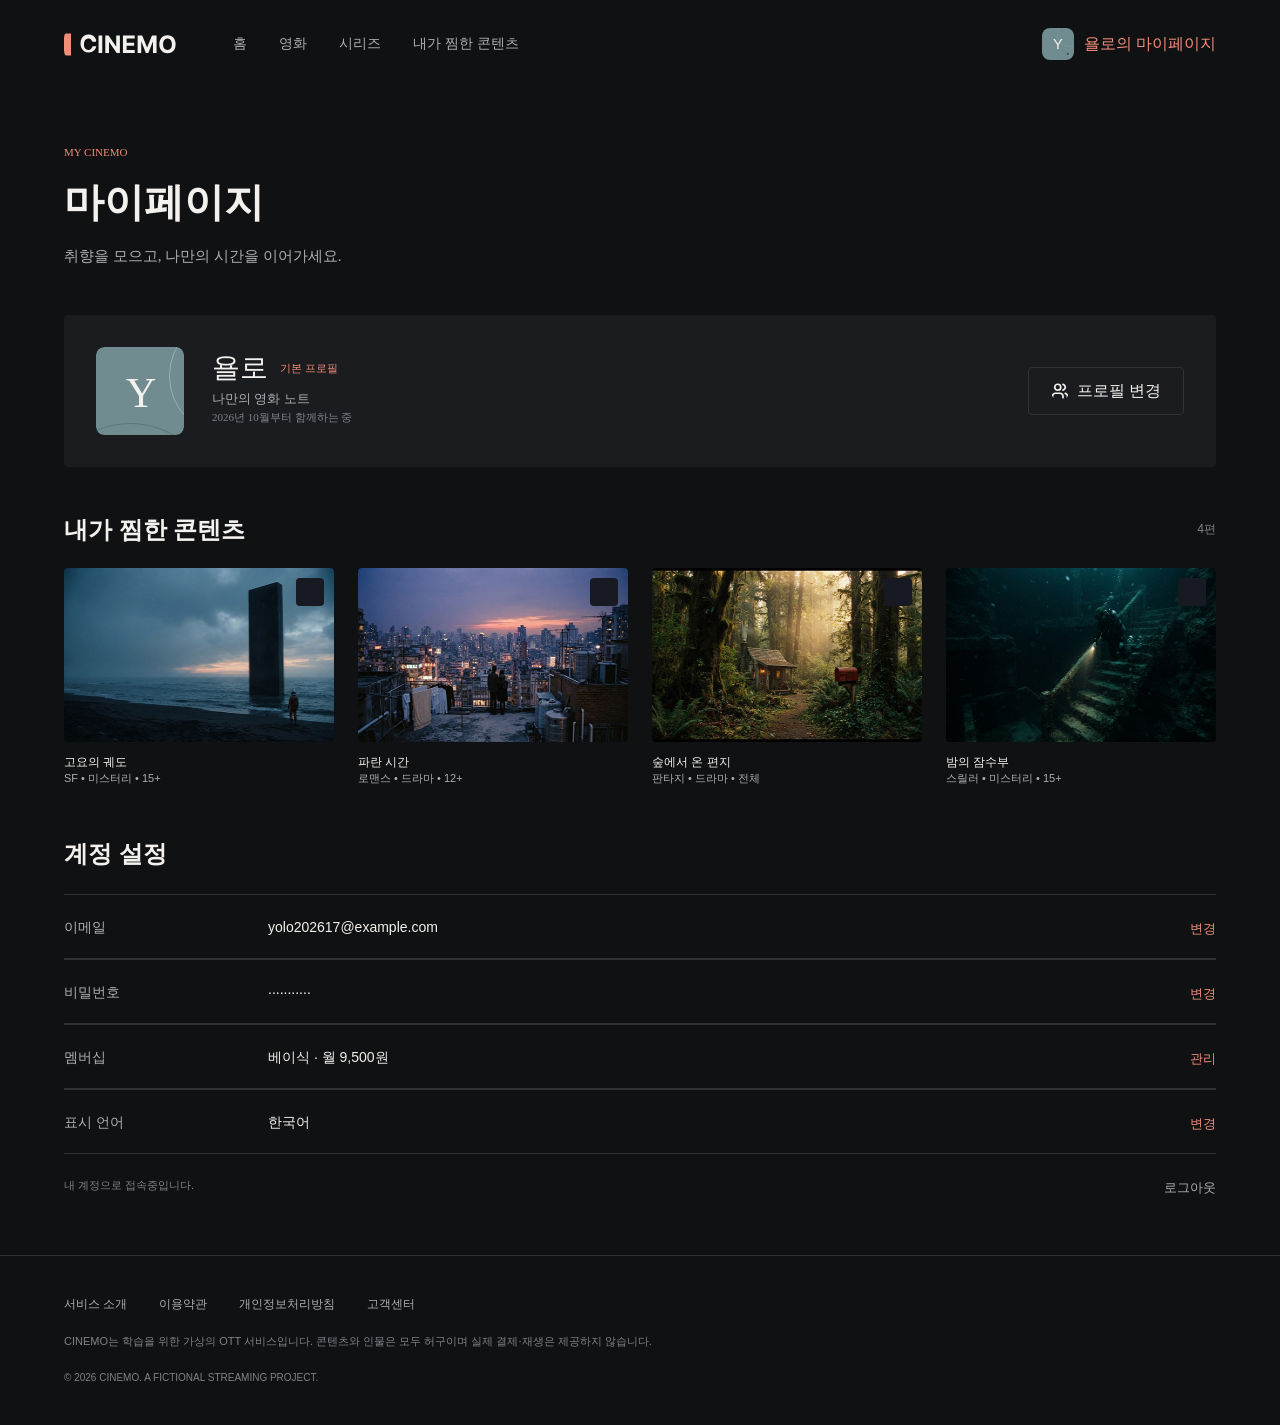
==== mypage.html @ 0ea06f96 "전체 수정" ====
<!doctype html>
<html lang="ko">
  <head>
    <meta charset="UTF-8" />
    <meta name="viewport" content="width=device-width, initial-scale=1.0" />
    <title>마이페이지</title>
    <link rel="stylesheet" href="./styles/reset.css" />
    <link rel="stylesheet" href="./styles/common.css" />
    <link rel="stylesheet" href="./styles/mypage.css" />
  </head>
  <body>
    <header class="site-header">
      <h1>
        <a class="logo" href="./index.html">
          <svg
            xmlns="http://www.w3.org/2000/svg"
            width="113"
            height="29"
            fill="none"
            viewBox="0 0 113 29"
          >
            <g clip-path="url(#a)">
              <rect width="7" height="22" y="3.5" fill="#F28D77" />
              <path
                fill="#F3F1ED"
                d="M31.92 11.66h-3.74c-.06-.48-.2-.9-.41-1.28-.21-.38-.48-.71-.81-.98-.33-.27-.71-.47-1.14-.62-.43-.14-.89-.21-1.39-.21-.9 0-1.69.22-2.36.67-.67.44-1.19 1.09-1.56 1.94-.37.85-.56 1.88-.56 3.09 0 1.24.19 2.29.56 3.13.38.85.9 1.49 1.57 1.93.67.43 1.44.65 2.33.65.49 0 .95-.07 1.37-.2a4.4 4.4 0 0 0 2.27-2.3c.22-.36.38-.78.46-1.24l3.74.01c-.1.8-.34 1.58-.73 2.32-.38.74-.9 1.4-1.54 1.99a7.33 7.33 0 0 1-2.3 1.38c-.89.33-1.89.5-3.01.5-1.56 0-2.95-.35-4.18-1.06a7.6 7.6 0 0 1-2.92-3.06c-.71-1.33-1.06-2.95-1.06-4.85 0-1.9.36-3.52 1.07-4.86a7.58 7.58 0 0 1 2.92-3.05c1.22-.7 2.6-1.05 4.14-1.05 1.01 0 1.95.14 2.81.42a7.6 7.6 0 0 1 2.31 1.25c.67.54 1.22 1.2 1.64 1.98.42.79.7 1.68.81 2.7M38.25 5.55V23h-3.69V5.55h3.69ZM55.89 5.55V23h-3.19l-7.59-10.99h-.13V23H41.29V5.55h3.24l7.53 10.98h.16V5.55h3.67ZM58.94 23V5.55h11.76v3.04H62.63v4.16h7.47v3.04h-7.47v4.17h8.1v3.04H58.94ZM73.63 5.55h4.56l4.8 11.73h.2l4.81-11.73h4.55V23h-3.58V11.64h-.14l-4.52 11.27h-2.44L77.36 11.6h-.14V23h-3.58V5.55ZM111.64 14.27c0 1.9-.36 3.52-1.08 4.86a7.58 7.58 0 0 1-2.93 3.06c-1.24.7-2.62 1.05-4.17 1.05-1.55 0-2.94-.35-4.17-1.06a7.58 7.58 0 0 1-2.93-3.06c-.71-1.33-1.07-2.95-1.07-4.85 0-1.9.36-3.52 1.07-4.86a7.58 7.58 0 0 1 2.93-3.05c1.23-.7 2.62-1.05 4.17-1.05 1.55 0 2.93.35 4.17 1.05a7.58 7.58 0 0 1 2.93 3.05c.72 1.34 1.08 2.96 1.08 4.86M107.89 14.27c0-1.23-.18-2.27-.55-3.12-.37-.85-.88-1.49-1.55-1.93-.66-.43-1.44-.65-2.33-.65s-1.67.22-2.33.65c-.67.44-1.18 1.08-1.55 1.93-.37.85-.55 1.89-.55 3.12 0 1.23.18 2.27.55 3.12.37.84.88 1.49 1.55 1.92.66.44 1.44.66 2.33.66s1.67-.22 2.33-.66c.67-.43 1.18-1.08 1.55-1.92.37-.85.55-1.89.55-3.12Z"
              />
            </g>
            <defs>
              <clipPath id="a">
                <rect width="113" height="29" fill="#fff" />
              </clipPath>
            </defs>
          </svg>
        </a>
      </h1>
      <nav class="header-container">
        <ul class="utility-group">
          <li class="icon icon-home"><a href="./index.html">홈</a></li>
          <li class="icon icon-movie"><a href="#">영화</a></li>
          <li class="icon icon-series"><a href="#">시리즈</a></li>
          <li class="icon icon-content">
            <a href="./mypage.html">내가 찜한 콘텐츠</a>
          </li>
        </ul>
      </nav>
      <a class="header-my-page" href="./mypage.html">
        <svg
          width="32"
          height="32"
          viewBox="0 0 152 152"
          fill="none"
          xmlns="http://www.w3.org/2000/svg"
        >
          <g clip-path="url(#clip0_2_7958)">
            <rect width="152" height="152" rx="8" fill="#718C91" />
            <circle
              cx="133.76"
              cy="28.8801"
              r="60.3"
              stroke="#F3F1ED"
              stroke-opacity="0.313726"
            />
            <circle
              cx="34.2"
              cy="163.4"
              r="86.9"
              stroke="#101113"
              stroke-opacity="0.188235"
            />
            <circle cx="122.74" cy="122.74" r="4.18" fill="#24272D" />
          </g>
          <text
            x="76"
            y="76"
            fill="#F3F1ED"
            font-size="70"
            font-family="Inter, sans-serif"
            font-weight="regular"
            text-anchor="middle"
            dominant-baseline="central"
          >
            Y
          </text>
          <defs>
            <clipPath id="clip0_2_7958">
              <rect width="152" height="152" rx="8" fill="white" />
            </clipPath>
          </defs>
        </svg>
        <span class="mypage-condition">욜로의 마이페이지</span>
      </a>
    </header>
    <main>
      <div class="mypage-container">
        <div class="page-introduce">
          <p>MY CINEMO</p>
          <h2 class="main-mypage">마이페이지</h2>
          <p class="main-sub-title">취향을 모으고, 나만의 시간을 이어가세요.</p>
        </div>
        <div class="user-profile-container">
          <article class="mycard-container">
            <div class="user-profile">
              <svg
                width="88"
                height="88"
                viewBox="0 0 88 88"
                fill="none"
                xmlns="http://www.w3.org/2000/svg"
              >
                <g clip-path="url(#clip0_2_7958)">
                  <rect width="88" height="88" rx="8" fill="#718C91" />
                  <circle
                    cx="133.76"
                    cy="28.8801"
                    r="60.3"
                    stroke="#F3F1ED"
                    stroke-opacity="0.313726"
                  />
                  <circle
                    cx="34.2"
                    cy="163.4"
                    r="86.9"
                    stroke="#101113"
                    stroke-opacity="0.188235"
                  />
                  <circle cx="122.74" cy="122.74" r="4.18" fill="#24272D" />
                </g>
                <text
                  x="45"
                  y="60"
                  fill="#F3F1ED"
                  font-size="42.24"
                  text-anchor="middle"
                >
                  Y
                </text>
                <defs>
                  <clipPath id="clip0_2_7958">
                    <rect width="152" height="152" rx="8" fill="white" />
                  </clipPath>
                </defs>
              </svg>
              <div class="user-name-introduction">
                <h2 class="mycard-title">욜로</h2>
                <p class="introduction">나만의 영화 노트</p>
                <p class="appendix">2026년 10월부터 함께하는 중</p>
              </div>
            </div>
            <a href="./profile.html">
              <button type="button" class="user-profile-button">
                <svg
                  width="18"
                  height="18"
                  viewBox="0 0 18 18"
                  fill="none"
                  xmlns="http://www.w3.org/2000/svg"
                >
                  <path
                    d="M12.0002 15.75V14.25C12.0002 13.4544 11.6841 12.6913 11.1215 12.1287C10.5588 11.5661 9.7957 11.25 8.99999 11.25H4.49963C3.70392 11.25 2.94079 11.5661 2.37814 12.1287C1.81549 12.6913 1.49939 13.4544 1.49939 14.25V15.75M12.0002 2.34595C12.6436 2.51272 13.2134 2.8884 13.6201 3.41399C14.0269 3.93959 14.2476 4.58536 14.2476 5.24995C14.2476 5.91453 14.0269 6.5603 13.6201 7.0859C13.2134 7.6115 12.6436 7.98717 12.0002 8.15395M16.5006 15.7499V14.2499C16.5001 13.5852 16.2788 12.9395 15.8716 12.4141C15.4643 11.8888 14.8941 11.5136 14.2504 11.3474M9.75005 5.25C9.75005 6.90685 8.4068 8.25 6.74981 8.25C5.09282 8.25 3.74957 6.90685 3.74957 5.25C3.74957 3.59315 5.09282 2.25 6.74981 2.25C8.4068 2.25 9.75005 3.59315 9.75005 5.25Z"
                    stroke-width="1.7"
                    stroke-linecap="round"
                    stroke="#F3F1ED"
                  />
                </svg>

                <p>프로필 변경</p>
              </button>
            </a>
          </article>
        </div>
        <article class="my-favorite-container">
          <div class="mypage-pick-container">
            <h3 class="mypage-pick">내가 찜한 콘텐츠</h3>
            <p>4편</p>
          </div>
          <div class="mypage-favorite-container">
            <ul class="favorite-list">
              <li class="favorite-item">
                <div>
                  <a href="#" class="card-container">
                    <img
                      src="./asset/Image quiet-orbit.jpg"
                      width="310"
                      height="174"
                      alt="저녁 해변 걷는 중"
                    />
                    <div class="checkbox-container">
                      <input
                        type="checkbox"
                        id="check-1"
                        class="checkbox-input"
                      />
                      <label for="check-1">
                        <svg
                          width="16"
                          height="16"
                          viewBox="0 0 16 16"
                          fill="none"
                          xmlns="http://www.w3.org/2000/svg"
                        >
                          <path
                            d="M13.3328 4L6.0002 11.3328L2.6672 7.99971"
                            stroke-width="1.7"
                            stroke-linecap="round"
                            stroke="#F28D77"
                          />
                        </svg>
                      </label>
                    </div>
                    <div>
                      <h4 class="favorite-movie-title">고요의 궤도</h4>
                      <p class="movie-genre">SF • 미스터리 • 15+</p>
                    </div>
                  </a>
                </div>
              </li>
              <li class="favorite-item">
                <a href="#" class="card-container">
                  <img
                    src="./asset/Image blue-hour.jpg"
                    width="310"
                    height="174"
                    alt="도시 야경보는 커플"
                  />
                  <div class="checkbox-container">
                    <input
                      type="checkbox"
                      id="check-2"
                      class="checkbox-input"
                    />
                    <label for="check-2">
                      <svg
                        width="16"
                        height="16"
                        viewBox="0 0 16 16"
                        fill="none"
                        xmlns="http://www.w3.org/2000/svg"
                      >
                        <path
                          d="M13.3328 4L6.0002 11.3328L2.6672 7.99971"
                          stroke-width="1.7"
                          stroke-linecap="round"
                          stroke="#F28D77"
                        />
                      </svg>
                    </label>
                  </div>
                  <h4 class="favorite-movie-title">파란 시간</h4>
                  <p class="movie-genre">로맨스 • 드라마 • 12+</p>
                </a>
              </li>
              <li class="favorite-item">
                <a href="#" class="card-container">
                  <img
                    src="./asset/Image forest-letter.jpg"
                    width="310"
                    height="174"
                    alt="숲속 안의 오두막"
                  />
                  <div class="checkbox-container">
                    <input
                      type="checkbox"
                      id="check-3"
                      class="checkbox-input"
                    />
                    <label for="check-3">
                      <svg
                        width="16"
                        height="16"
                        viewBox="0 0 16 16"
                        fill="none"
                        xmlns="http://www.w3.org/2000/svg"
                      >
                        <path
                          d="M13.3328 4L6.0002 11.3328L2.6672 7.99971"
                          stroke-width="1.7"
                          stroke-linecap="round"
                          stroke="#F28D77"
                        />
                      </svg>
                    </label>
                  </div>
                </a>
                <h4 class="favorite-movie-title">숲에서 온 편지</h4>
                <p class="movie-genre">판타지 • 드라마 • 전체</p>
              </li>
              <li class="favorite-item">
                <a href="#" class="card-container">
                  <img
                    src="./asset/Image night-diver.jpg"
                    width="310"
                    height="174"
                    alt="바다속 잠수부"
                  />
                  <div class="checkbox-container">
                    <input
                      type="checkbox"
                      id="check-4"
                      class="checkbox-input"
                    />
                    <label for="check-4">
                      <svg
                        width="16"
                        height="16"
                        viewBox="0 0 16 16"
                        fill="none"
                        xmlns="http://www.w3.org/2000/svg"
                      >
                        <path
                          d="M13.3328 4L6.0002 11.3328L2.6672 7.99971"
                          stroke-width="1.7"
                          stroke-linecap="round"
                          stroke="#F28D77"
                        />
                      </svg>
                    </label>
                  </div>
                </a>
                <h4 class="favorite-movie-title">밤의 잠수부</h4>
                <p class="movie-genre">스릴러 • 미스터리 • 15+</p>
              </li>
            </ul>
          </div>
        </article>
        <article id="account-container" class="account-set">
          <h3>계정 설정</h3>
          <ul class="account-list">
            <li>
              <div class="ac-setting">
                <div class="ac-setting-info">
                  <p>이메일</p>
                  <p>yolo202617@example.com</p>
                </div>
                <button type="button" class="ac-button">변경</button>
              </div>
            </li>
            <li>
              <div class="ac-setting">
                <div class="ac-setting-info">
                  <p>비밀번호</p>
                  <p>···········</p>
                </div>
                <button type="button" class="ac-button">변경</button>
              </div>
            </li>
            <li>
              <div class="ac-setting">
                <div class="ac-setting-info">
                  <p>멤버십</p>
                  <p>베이식 · 월 9,500원</p>
                </div>
                <button type="button" class="ac-button">관리</button>
              </div>
            </li>
            <li>
              <div class="ac-setting">
                <div class="ac-setting-info">
                  <p>표시 언어</p>
                  <p>한국어</p>
                </div>
                <button type="button" class="ac-button">변경</button>
              </div>
            </li>
          </ul>
          <div class="now-condition">
            <p>내 계정으로 접속중입니다.</p>
            <button type="button" class="logout-button">
              <span>로그아웃</span>
            </button>
          </div>
        </article>
      </div>
    </main>
    <footer>
      <div class="footer">
        <div class="footer-menu">
          <a href="#">서비스 소개</a>
          <a href="#">이용약관</a>
          <a href="#">개인정보처리방침</a>
          <a href="#">고객센터</a>
        </div>
        <p class="footer-notice">
          CINEMO는 학습을 위한 가상의 OTT 서비스입니다. 콘텐츠와 인물은 모두
          허구이며 실제 결제·재생은 제공하지 않습니다.
        </p>
        <p class="footer-copyright">
          © 2026 CINEMO. A FICTIONAL STREAMING PROJECT.
        </p>
      </div>
    </footer>
  </body>
</html>
---- styles/common.css ----
:root {
  --page-bg: #101113;
  --surface: #f28d77;
  --text: #f3f1ed;
  --text2: #7e8289;
  --text3: #acaeb3;
  --accent: #232529;
  --border: #303237;
  --btn-text: #241512;
}

body {
  background-color: #101113;
}

h3 {
  font-size: 24px;
}
footer {
  border-top: 1px solid #303237;
}

.footer {
  display: flex;
  flex-direction: column;
  justify-content: center;
  gap: 20px;
  padding: 40px 64px;
}

.footer-menu {
  display: flex;
  gap: 32px;
  font-family: "Noto Sans KR", sans-serif;
  font-size: 12px;
  font-weight: 400;
  line-height: normal;
  height: auto;
  color: var(--text3);
}

.footer-notice {
  font-size: 11px;
  font-family: "Noto Sans KR", sans-serif;
  color: var(--text2);
}

.footer-copyright {
  font-size: 10px;
  font-family: "Noto Sans KR", sans-serif;
  color: var(--text2);
}

.site-header {
  display: flex;
  justify-content: space-between;
  height: 88px;
  padding: 0 64px;
  box-sizing: border-box;
  width: 100%;
  align-items: center;
  gap: 56px;
}

.header-container {
  gap: 56px;
  display: flex;
  font-size: 14px;
  color: var(--text3);
  font-weight: 400;
  font-family: "Noto Sans KR", sans-serif;
  line-height: normal;
}

.header-container .utility-group .icon:hover {
  color: var(--text);
  font-weight: 700;
}

.utility-group {
  display: flex;
  align-items: center;
  gap: 32px;
}

.header-my-page {
  color: var(--text);
  margin-left: auto;
  display: flex;
  gap: 10px;
  font-family: "Noto Sans KR", sans-serif;
  align-items: center;
}

svg {
  border-radius: 8px;
}
---- styles/mypage.css ----
body {
  margin: 0 auto;
  max-width: 1440px;
}

main {
  box-sizing: border-box;
  padding: 56px 64px 64px;
}

.mypage-container {
  display: flex;
  flex-direction: column;
  gap: 48px;
}

.mypage-condition {
  color: var(--surface);
}
.card-container {
  position: relative;
}

.card-container img {
  border-radius: 4px;
  margin-bottom: 12px;
}
.checkbox-container {
  top: 10px;
  right: 10px;
  width: 28px;
  height: 28px;
  position: absolute;
  border-radius: 4px;
  background-color: #171a23;
}

.checkbox-input {
  opacity: 0;
  width: 28px;
  height: 28px;
}

.checkbox-input:checked + label {
  display: block;
}

.checkbox-input + label {
  display: none;
  width: 16px;
  height: 16px;
  position: absolute;
  top: 50%;
  left: 50%;
  transform: translate(-50%, -50%);
}

.checkbox-container :hover {
  cursor: pointer;
}

.mycard-container {
  display: flex;
  justify-content: space-between;
  align-items: center;
  background-color: #1a1c1f;
  border-radius: 4px;
  padding: 32px;
}

.user-profile {
  display: flex;
  gap: 28px;
}

.page-introduce {
  color: #f28d77;
  font-size: 11px;
  font-family: Inter;
}

.main-mypage {
  color: #f3f1ed;
  font-size: 40px;
  font-weight: bold;
  margin: 12px 0;
}

.main-sub-title {
  color: #acaeb3;
  font-size: 15px;
  font-weight: 300;
}

.mycard-title {
  display: flex;
  align-items: center;
  color: #f3f1ed;
  font-size: 28px;
}

.introduction {
  color: #acaeb3;
  font-size: 13px;
  font-weight: 400;
}

.appendix {
  color: #7e8289;
  font-size: 11px;
  font-weight: 400;
}

.user-profile-button {
  display: flex;
  gap: 8px;
  justify-content: center;
  align-items: center;
  width: auto;
  height: 48px;
  color: #f3f1ed;
  border: 1px solid #303237;
  border-radius: 4px;
  padding: 11px 22px;
}

.profile-img {
  width: 18px;
  height: 18px;
  margin-top: 4px;
}

.mycard-title::after {
  display: inline-block;
  vertical-align: middle;
  margin-left: 12px;
  font-size: 11px;
  font-family: "Noto Sans KR", sans-serif;
  font-weight: 500;
  line-height: normal;
  content: "기본 프로필";
  color: var(--surface);
}
.my-favorite-container {
  box-sizing: border-box;
  width: 100%;
  height: 275px;
  display: flex;
  flex-direction: column;
  max-width: 1312px;
  gap: 24px;
}
.mypage-pick-container {
  display: flex;
  justify-content: space-between;
  align-items: center;
  height: 29px;
}
.mypage-pick {
  margin: 0;
  padding: 0;
  font-family: "Noto Sans KR", sans-serif;
  font-size: 24px;
  font-weight: 700;
  color: var(--text);
  line-height: normal;
}

.mypage-pick-container p {
  font-family: "Noto Sans KR", sans-serif;
  font-size: 12px;
  font-weight: 500;
  color: var(--text2);
  line-height: normal;
}

.favorite-list {
  display: flex;
  gap: 24px;
  width: 100%;
  height: 222px;
  padding: 0;
  margin: 0;
}

.favorite-item {
  box-sizing: border-box;
  width: 310px;
  height: 222px;
  gap: 12px;
}

.favorite-movie-title {
  font-family: "Noto Sans KR", sans-serif;
  font-size: 12px;
  font-weight: 500;
  color: var(--text);
  line-height: normal;
}

h4 {
  font-family: "Noto Sans KR", sans-serif;
  font-size: 16px;
  font-weight: 400;
  color: var(--text);
  line-height: normal;
}

h4 + p {
  font-family: "Noto Sans KR", sans-serif;
  font-size: 11px;
  font-weight: 500;
  color: var(--text3);
  line-height: normal;
}

#account-container {
  box-sizing: border-box;
  width: 100%;
  height: 353px;
  display: flex;
  flex-direction: column;
  justify-content: space-between;
  max-width: 1312px;
  gap: 24px;
}

.account-set > h3 {
  font-family: "Noto Sans KR", sans-serif;
  font-size: 24px;
  font-weight: 700;
  color: var(--text);
  line-height: normal;
}

.now-condition {
  display: flex;
  justify-content: space-between;
}

.account-list {
  display: grid;
  grid-template-columns: 180px 1fr 24px;
  grid-template-rows: repeat(4, 65px);
  font-family: "Noto Sans KR", sans-serif;
}

.account-list > li {
  grid-column: 1/-1;
  width: 100%;
  border-top: 1px solid var(--border);
  border-bottom: 1px solid var(--border);
}

.ac-setting {
  box-sizing: border-box;
  width: 100%;
  height: 65px;
  margin: 0;
  padding: 24px 0;
  gap: 24px;
  display: flex;
  align-items: center;
  justify-content: space-between;
}

.ac-setting-info {
  display: flex;
  gap: 24px;
}

.ac-setting-info p:first-child {
  font-size: 14px;
  font-weight: 500;
  width: 180px;
  color: var(--text3);
  line-height: normal;
  flex-shrink: 0;
}

.ac-setting-info p:nth-child(2) {
  font-size: 14px;
  font-weight: 500;
  color: var(--text);
  line-height: normal;
}

.ac-button {
  box-sizing: border-box;
  width: fit-content;
  height: 16px;
  background: none;
  font-size: 13px;
  font-weight: 500;
  line-height: normal;
  color: var(--surface);
  flex-shrink: 0;
}

.now-condition {
  display: flex;
  justify-content: space-between;
  width: 100%;
  height: 16px;
  margin: 0;
}

.now-condition p {
  font-family: "Noto Sans KR", sans-serif;
  font-size: 11px;
  font-weight: 500;
  color: var(--text2);
  line-height: normal;
}

.logout-button {
  box-sizing: border-box;
  width: auto;
  height: auto;
  background: none;
  font-family: "Noto Sans KR", sans-serif;
  font-size: 13px;
  font-weight: 500;
  color: var(--text3);
}
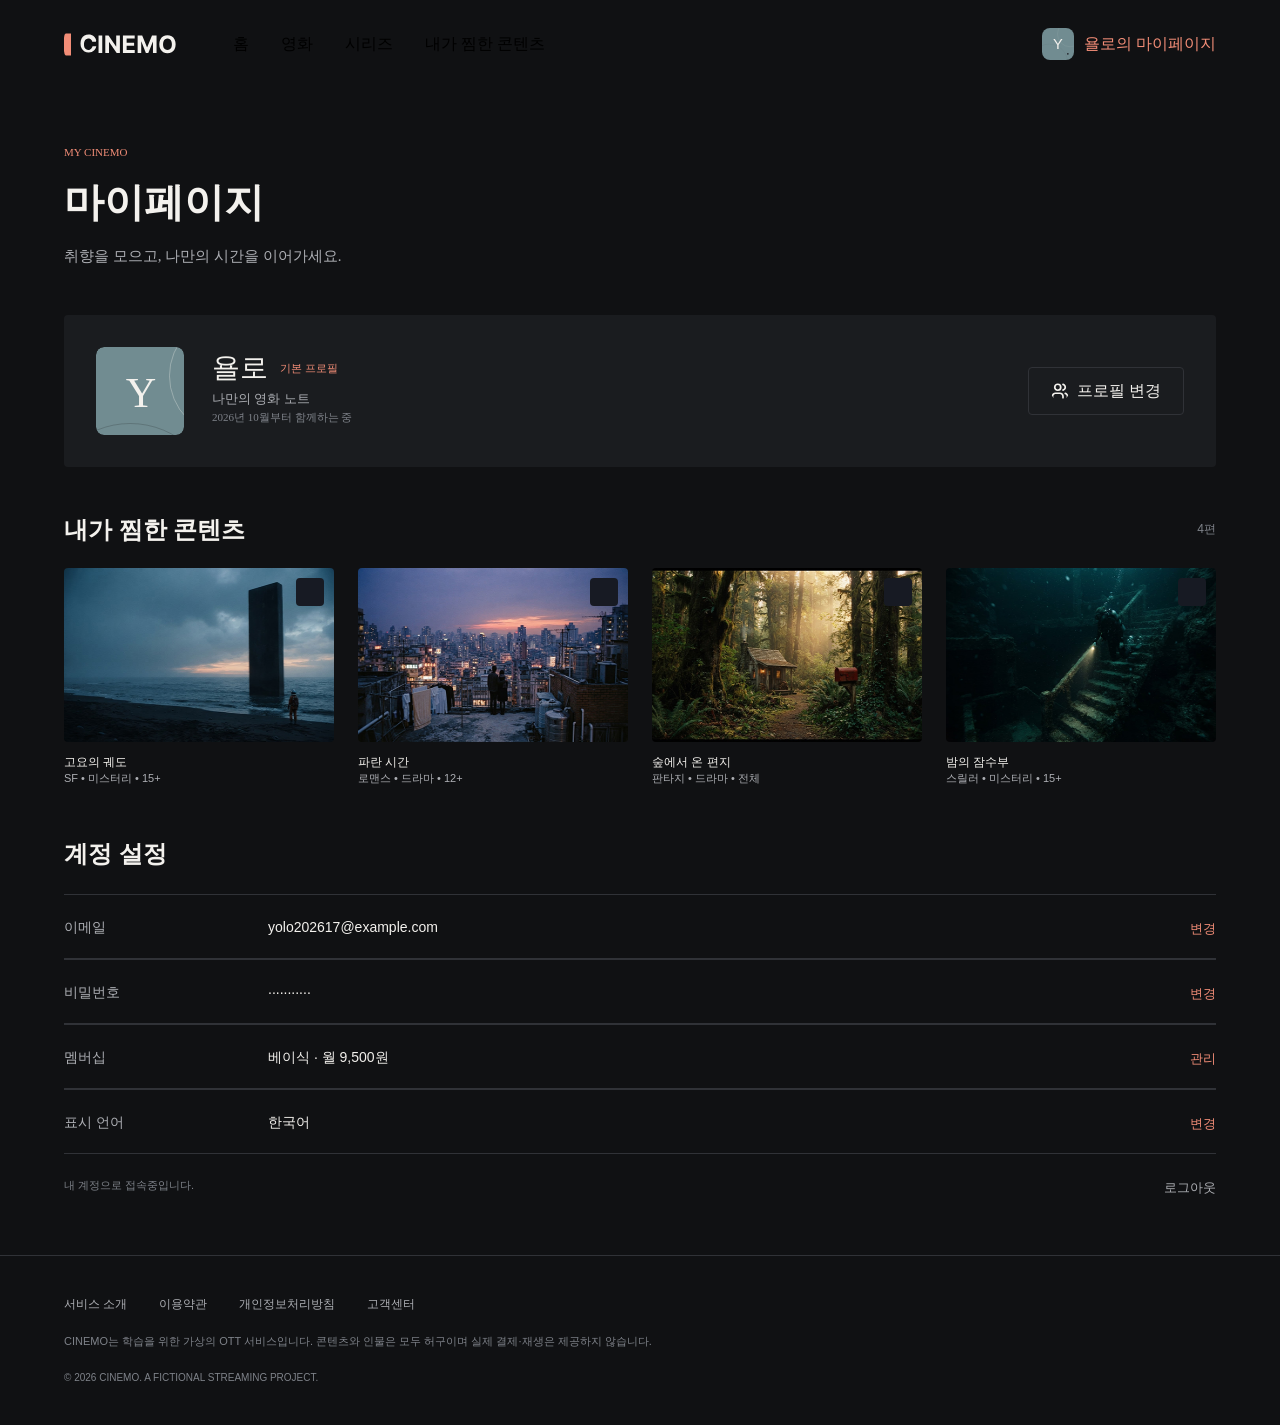
==== commit 73930d28: "수정1" ====
--- a/mypage.html
+++ b/mypage.html
@@ -372,7 +372,7 @@
         </article>
       </div>
     </main>
-    <footer>
+    <footer class="footer-contianer">
       <div class="footer">
         <div class="footer-menu">
           <a href="#">서비스 소개</a>
--- a/styles/common.css
+++ b/styles/common.css
@@ -16,7 +16,8 @@
 h3 {
   font-size: 24px;
 }
-footer {
+
+.footer-contianer {
   border-top: 1px solid #303237;
 }
 
@@ -45,10 +46,18 @@
   color: var(--text2);
 }
 
+.mobile-br {
+  display: none;
+}
+
 .footer-copyright {
   font-size: 10px;
   font-family: "Noto Sans KR", sans-serif;
   color: var(--text2);
+}
+
+.header-container {
+  justify-content: space-between;
 }
 
 .site-header {
@@ -62,7 +71,7 @@
   gap: 56px;
 }
 
-.header-container {
+.header-menu {
   gap: 56px;
   display: flex;
   font-size: 14px;
@@ -72,7 +81,7 @@
   line-height: normal;
 }
 
-.header-container .utility-group .icon:hover {
+.utility-container .utility-group .icon:hover {
   color: var(--text);
   font-weight: 700;
 }
@@ -81,6 +90,10 @@
   display: flex;
   align-items: center;
   gap: 32px;
+}
+
+.utility-group {
+  flex-shrink: 0;
 }
 
 .header-my-page {
@@ -94,4 +107,73 @@
 
 svg {
   border-radius: 8px;
+  flex-shrink: 0;
 }
+
+.en {
+  font-family: "Inter", sans-serif;
+}
+
+@media screen and (max-width: 768px) {
+  .site-header {
+    width: 100%;
+    height: auto;
+    padding: 20px 24px;
+    align-items: flex-start;
+  }
+
+  svg {
+    display: inline-block;
+  }
+
+  .header-container {
+    width: 100%;
+    height: auto;
+  }
+
+  .header-menu {
+    flex-wrap: wrap;
+    width: 100%;
+    display: flex;
+    gap: 24px;
+  }
+
+  .utility-container {
+    flex: 0 0 100%;
+    width: 100%;
+  }
+
+  .utility-group {
+    display: flex;
+    justify-content: flex-start;
+    align-items: center;
+    flex-wrap: nowrap;
+    gap: 24px;
+    padding: 0;
+    font-size: 13px;
+  }
+
+  .utility-group li {
+    flex-shrink: 0;
+  }
+
+  .utility-group a {
+    white-space: nowrap;
+  }
+
+  .user-name {
+    display: none;
+  }
+
+  .footer {
+    padding: 32px 24px;
+  }
+
+  .footer-notice {
+    white-space: normal;
+  }
+
+  .mobile-br {
+    display: block;
+  }
+}
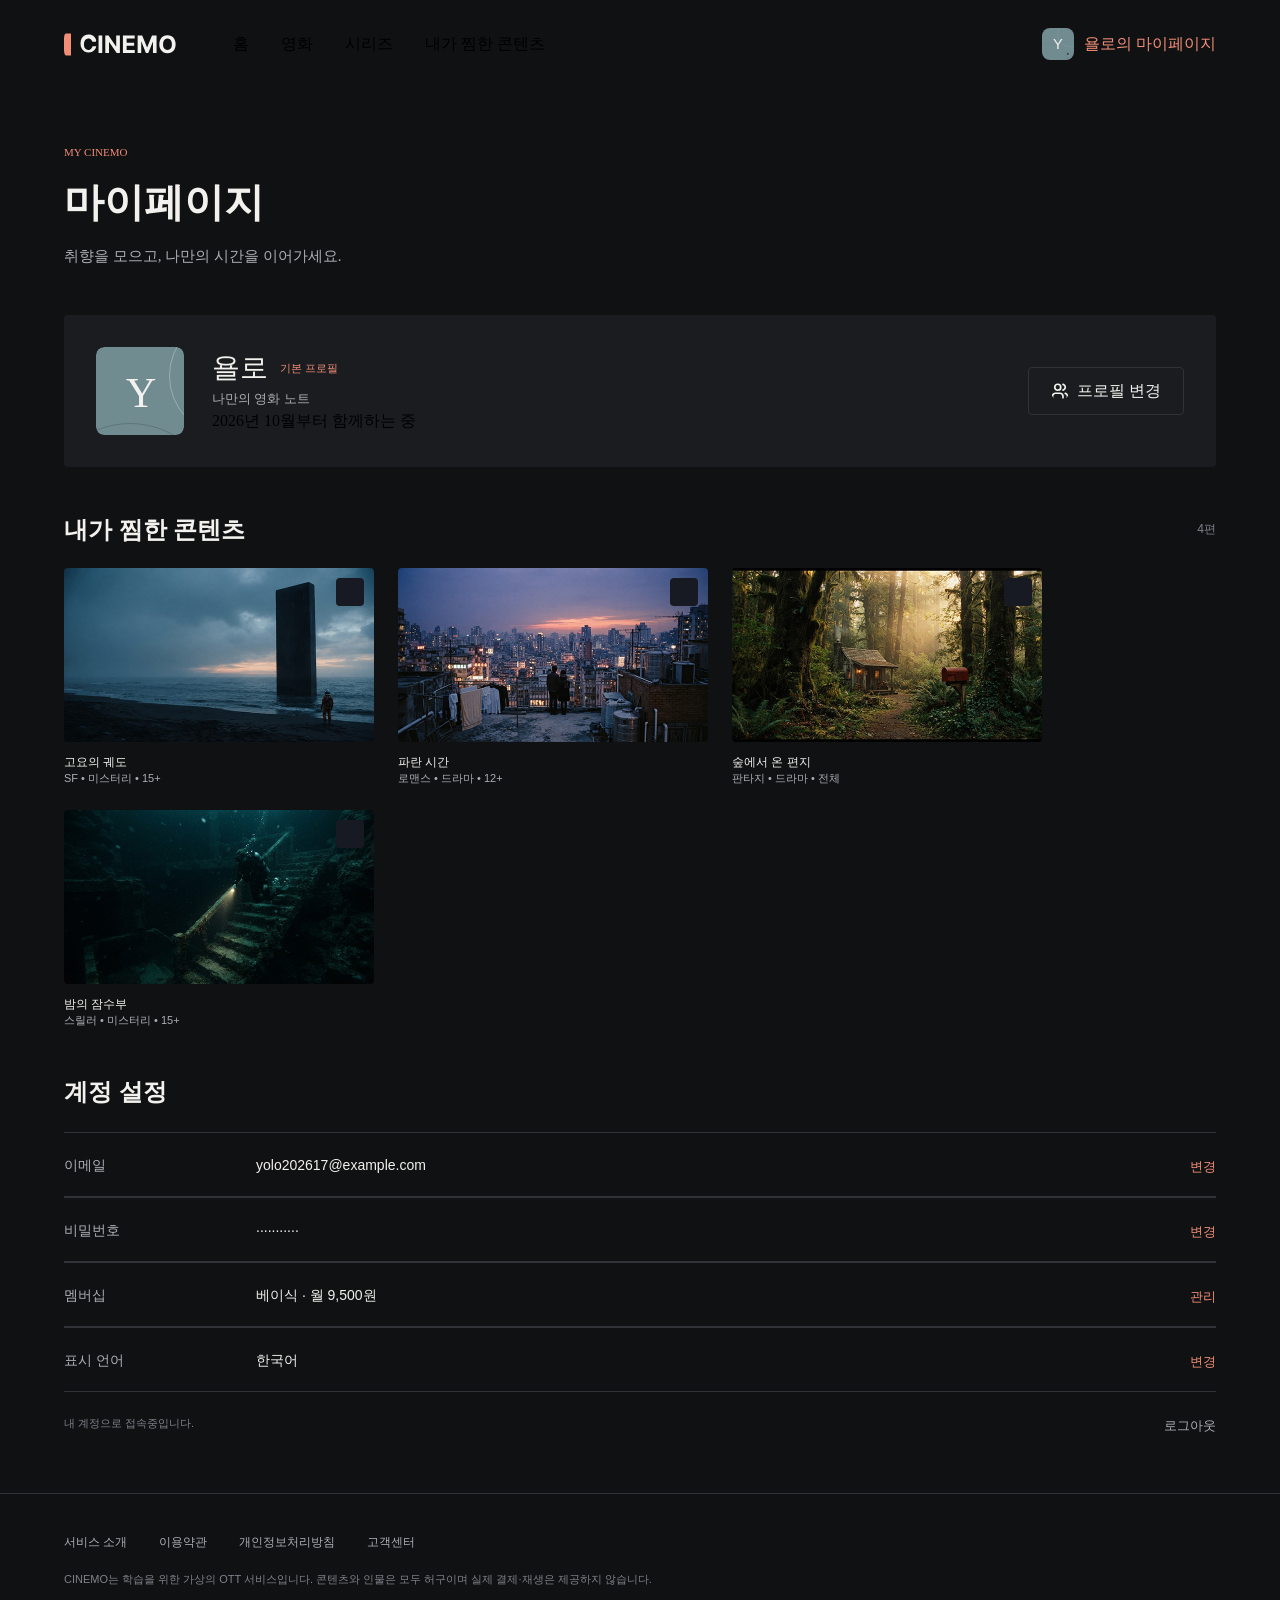
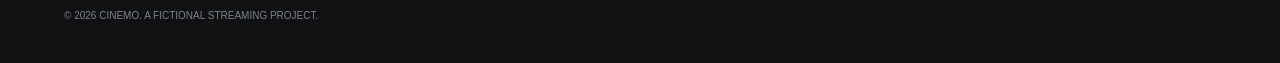
==== commit d131004d: "수정2" ====
--- a/mypage.html
+++ b/mypage.html
@@ -144,11 +144,12 @@
               <div class="user-name-introduction">
                 <h2 class="mycard-title">욜로</h2>
                 <p class="introduction">나만의 영화 노트</p>
-                <p class="appendix">2026년 10월부터 함께하는 중</p>
+                <p class="appendix-desk">2026년 10월부터 함께하는 중</p>
               </div>
             </div>
-            <a href="./profile.html">
-              <button type="button" class="user-profile-button">
+            <div class="mypage-change-container">
+              <p class="appendix-mobile">2026.10가입</p>
+              <a href="./profile.html" class="user-profile-button">
                 <svg
                   width="18"
                   height="18"
@@ -165,8 +166,8 @@
                 </svg>
 
                 <p>프로필 변경</p>
-              </button>
-            </a>
+              </a>
+            </div>
           </article>
         </div>
         <article class="my-favorite-container">
--- a/styles/mypage.css
+++ b/styles/mypage.css
@@ -144,7 +144,7 @@
 .my-favorite-container {
   box-sizing: border-box;
   width: 100%;
-  height: 275px;
+  height: auto;
   display: flex;
   flex-direction: column;
   max-width: 1312px;
@@ -178,15 +178,16 @@
   display: flex;
   gap: 24px;
   width: 100%;
-  height: 222px;
+  height: auto;
   padding: 0;
   margin: 0;
+  flex-wrap: wrap;
 }
 
 .favorite-item {
   box-sizing: border-box;
   width: 310px;
-  height: 222px;
+  height: auto;
   gap: 12px;
 }
 
@@ -266,7 +267,8 @@
 
 .ac-setting-info {
   display: flex;
-  gap: 24px;
+  gap: 12px;
+  min-width: 0;
 }
 
 .ac-setting-info p:first-child {
@@ -323,3 +325,92 @@
   font-weight: 500;
   color: var(--text3);
 }
+
+.appendix-mobile {
+  display: none;
+}
+
+@media (max-width: 768px) {
+  .my-favorite-container {
+    height: auto;
+  }
+  .ac-setting-info {
+    flex-direction: column;
+  }
+  .favorite-list {
+    display: grid;
+    grid-template-columns: repeat(2, 1fr);
+    gap: 16px;
+    width: 100%;
+    height: auto;
+  }
+  .favorite-item {
+    width: 100%;
+    height: auto;
+  }
+  .mypage-favorite-container {
+    height: auto;
+  }
+  .favorite-item img {
+    width: 100%;
+    height: auto;
+    object-fit: cover;
+  }
+  .user-profile-button svg {
+    display: none;
+  }
+  .user-profile-button {
+    padding: 12px 16px;
+    margin-left: auto;
+    height: 40px;
+    font-size: 13px;
+  }
+  .mycard-container {
+    display: flex;
+    flex-direction: column;
+    align-items: flex-start;
+    padding: 24px;
+    gap: 24px;
+    height: auto;
+  }
+  .user-profile {
+    display: flex;
+    align-items: center;
+    gap: 20px;
+  }
+  .user-profile svg {
+    width: 64px;
+    height: 64px;
+    flex-shrink: 0;
+  }
+  .user-name-introduction {
+    display: flex;
+    flex-direction: column;
+    gap: 8px;
+  }
+  .mycard-title {
+    font-size: 22px;
+  }
+  .appendix-desk {
+    display: none;
+  }
+  .appendix-mobile {
+    display: block;
+    color: var(--text2);
+    font-size: 11px;
+    font-family: "Noto Sans KR", sans-serif;
+  }
+  .mycard-container > a {
+    align-self: flex-end;
+  }
+  .mypage-condition {
+    display: none;
+  }
+  .mypage-change-container {
+    display: flex;
+    justify-content: space-between;
+    align-items: center;
+    height: 40px;
+    width: 100%;
+  }
+}
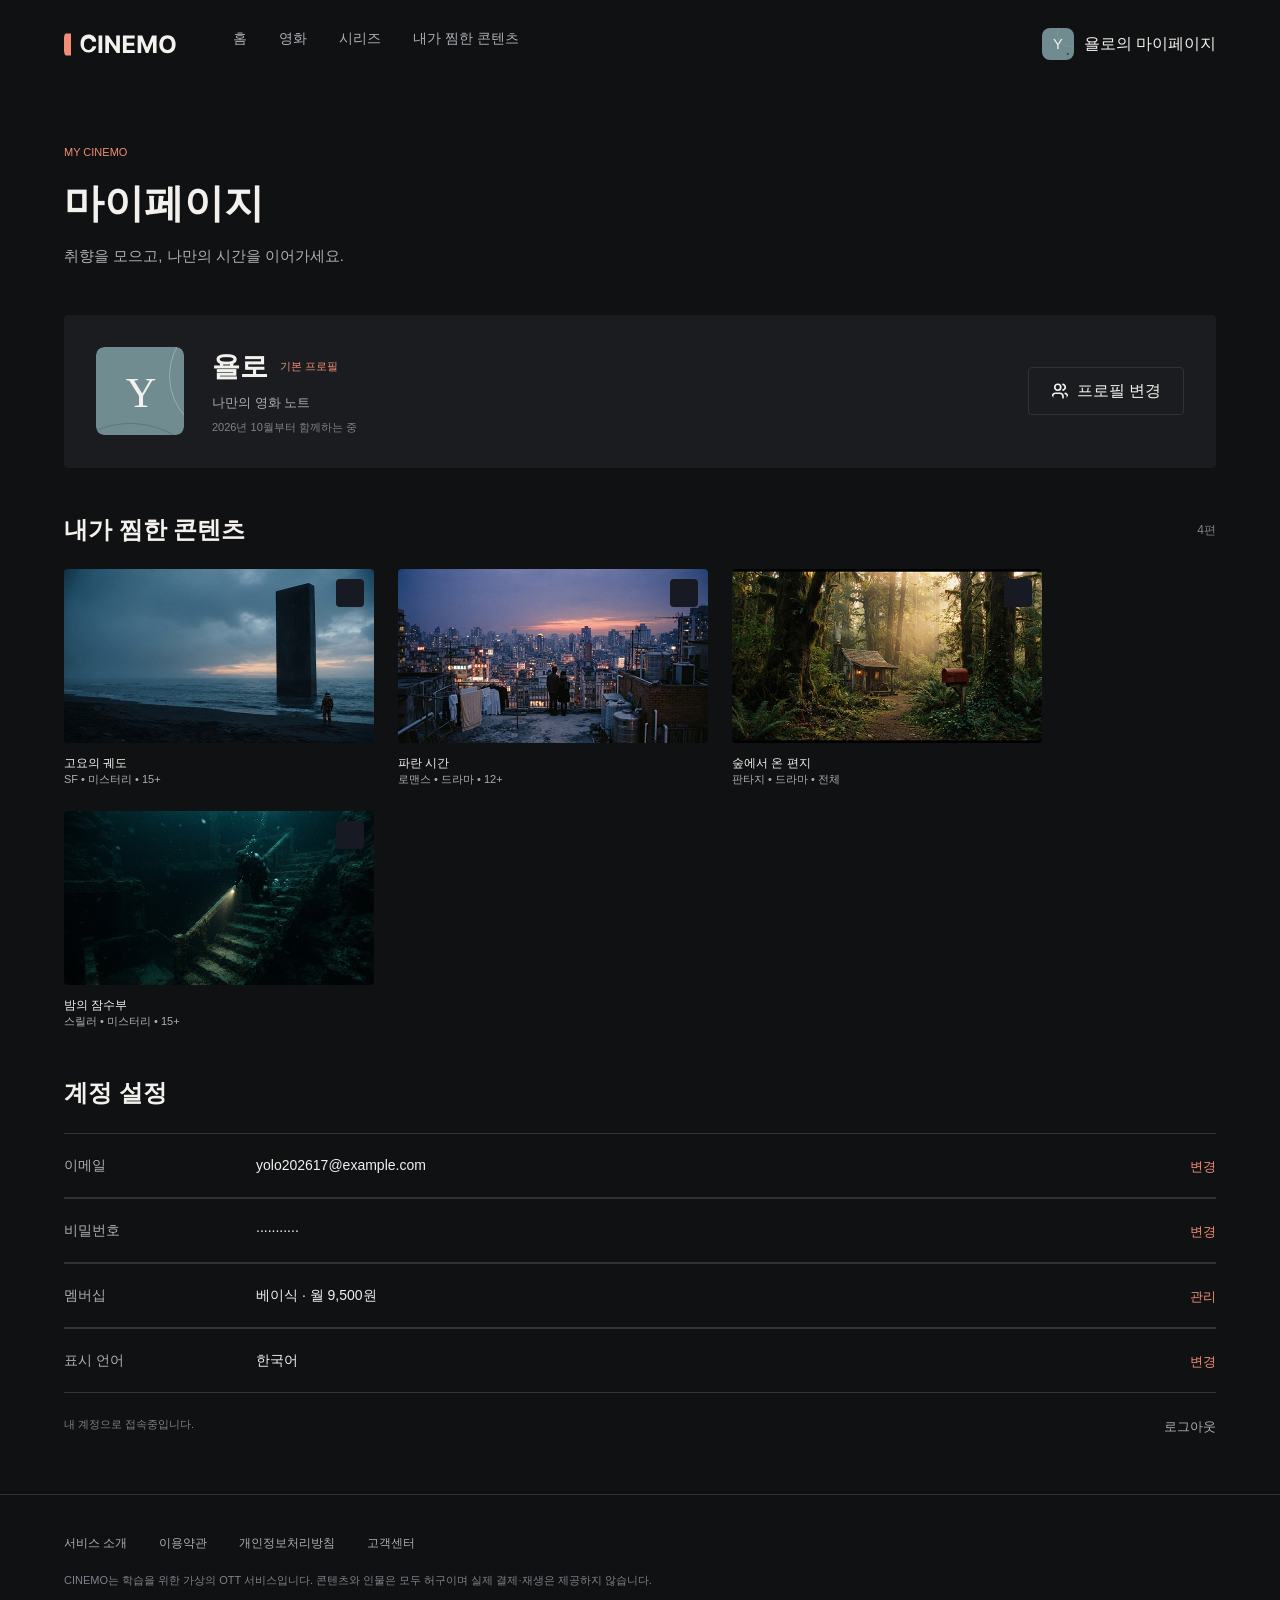
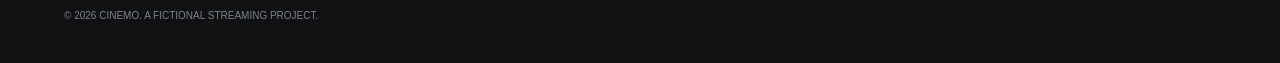
==== commit b4597892: "수정4" ====
--- a/mypage.html
+++ b/mypage.html
@@ -9,88 +9,93 @@
     <link rel="stylesheet" href="./styles/mypage.css" />
   </head>
   <body>
-    <header class="site-header">
-      <h1>
-        <a class="logo" href="./index.html">
-          <svg
-            xmlns="http://www.w3.org/2000/svg"
-            width="113"
-            height="29"
-            fill="none"
-            viewBox="0 0 113 29"
-          >
-            <g clip-path="url(#a)">
-              <rect width="7" height="22" y="3.5" fill="#F28D77" />
-              <path
+    <div class="container">
+      <div class="header-container">
+        <header class="site-header">
+          <div class="header-menu">
+            <h1>
+              <a class="logo" href="./index.html">
+                <svg
+                  xmlns="http://www.w3.org/2000/svg"
+                  width="113"
+                  height="29"
+                  fill="none"
+                  viewBox="0 0 113 29"
+                >
+                  <g clip-path="url(#a)">
+                    <rect width="7" height="22" y="3.5" fill="#F28D77" />
+                    <path
+                      fill="#F3F1ED"
+                      d="M31.92 11.66h-3.74c-.06-.48-.2-.9-.41-1.28-.21-.38-.48-.71-.81-.98-.33-.27-.71-.47-1.14-.62-.43-.14-.89-.21-1.39-.21-.9 0-1.69.22-2.36.67-.67.44-1.19 1.09-1.56 1.94-.37.85-.56 1.88-.56 3.09 0 1.24.19 2.29.56 3.13.38.85.9 1.49 1.57 1.93.67.43 1.44.65 2.33.65.49 0 .95-.07 1.37-.2a4.4 4.4 0 0 0 2.27-2.3c.22-.36.38-.78.46-1.24l3.74.01c-.1.8-.34 1.58-.73 2.32-.38.74-.9 1.4-1.54 1.99a7.33 7.33 0 0 1-2.3 1.38c-.89.33-1.89.5-3.01.5-1.56 0-2.95-.35-4.18-1.06a7.6 7.6 0 0 1-2.92-3.06c-.71-1.33-1.06-2.95-1.06-4.85 0-1.9.36-3.52 1.07-4.86a7.58 7.58 0 0 1 2.92-3.05c1.22-.7 2.6-1.05 4.14-1.05 1.01 0 1.95.14 2.81.42a7.6 7.6 0 0 1 2.31 1.25c.67.54 1.22 1.2 1.64 1.98.42.79.7 1.68.81 2.7M38.25 5.55V23h-3.69V5.55h3.69ZM55.89 5.55V23h-3.19l-7.59-10.99h-.13V23H41.29V5.55h3.24l7.53 10.98h.16V5.55h3.67ZM58.94 23V5.55h11.76v3.04H62.63v4.16h7.47v3.04h-7.47v4.17h8.1v3.04H58.94ZM73.63 5.55h4.56l4.8 11.73h.2l4.81-11.73h4.55V23h-3.58V11.64h-.14l-4.52 11.27h-2.44L77.36 11.6h-.14V23h-3.58V5.55ZM111.64 14.27c0 1.9-.36 3.52-1.08 4.86a7.58 7.58 0 0 1-2.93 3.06c-1.24.7-2.62 1.05-4.17 1.05-1.55 0-2.94-.35-4.17-1.06a7.58 7.58 0 0 1-2.93-3.06c-.71-1.33-1.07-2.95-1.07-4.85 0-1.9.36-3.52 1.07-4.86a7.58 7.58 0 0 1 2.93-3.05c1.23-.7 2.62-1.05 4.17-1.05 1.55 0 2.93.35 4.17 1.05a7.58 7.58 0 0 1 2.93 3.05c.72 1.34 1.08 2.96 1.08 4.86M107.89 14.27c0-1.23-.18-2.27-.55-3.12-.37-.85-.88-1.49-1.55-1.93-.66-.43-1.44-.65-2.33-.65s-1.67.22-2.33.65c-.67.44-1.18 1.08-1.55 1.93-.37.85-.55 1.89-.55 3.12 0 1.23.18 2.27.55 3.12.37.84.88 1.49 1.55 1.92.66.44 1.44.66 2.33.66s1.67-.22 2.33-.66c.67-.43 1.18-1.08 1.55-1.92.37-.85.55-1.89.55-3.12Z"
+                    />
+                  </g>
+                  <defs>
+                    <clipPath id="a">
+                      <rect width="113" height="29" fill="#fff" />
+                    </clipPath>
+                  </defs>
+                </svg>
+              </a>
+            </h1>
+            <nav class="utility-container">
+              <ul class="utility-group">
+                <li class="icon icon-home"><a href="./index.html">홈</a></li>
+                <li class="icon icon-movie"><a href="#">영화</a></li>
+                <li class="icon icon-series"><a href="#">시리즈</a></li>
+                <li class="icon icon-content">
+                  <a href="./mypage.html">내가 찜한 콘텐츠</a>
+                </li>
+              </ul>
+            </nav>
+          </div>
+          <a class="header-my-page" href="./mypage.html">
+            <svg
+              width="32"
+              height="32"
+              viewBox="0 0 152 152"
+              fill="none"
+              xmlns="http://www.w3.org/2000/svg"
+            >
+              <g clip-path="url(#clip0_2_7958)">
+                <rect width="152" height="152" rx="8" fill="#718C91" />
+                <circle
+                  cx="133.76"
+                  cy="28.8801"
+                  r="60.3"
+                  stroke="#F3F1ED"
+                  stroke-opacity="0.313726"
+                />
+                <circle
+                  cx="34.2"
+                  cy="163.4"
+                  r="86.9"
+                  stroke="#101113"
+                  stroke-opacity="0.188235"
+                />
+                <circle cx="122.74" cy="122.74" r="4.18" fill="#24272D" />
+              </g>
+              <text
+                x="76"
+                y="76"
                 fill="#F3F1ED"
-                d="M31.92 11.66h-3.74c-.06-.48-.2-.9-.41-1.28-.21-.38-.48-.71-.81-.98-.33-.27-.71-.47-1.14-.62-.43-.14-.89-.21-1.39-.21-.9 0-1.69.22-2.36.67-.67.44-1.19 1.09-1.56 1.94-.37.85-.56 1.88-.56 3.09 0 1.24.19 2.29.56 3.13.38.85.9 1.49 1.57 1.93.67.43 1.44.65 2.33.65.49 0 .95-.07 1.37-.2a4.4 4.4 0 0 0 2.27-2.3c.22-.36.38-.78.46-1.24l3.74.01c-.1.8-.34 1.58-.73 2.32-.38.74-.9 1.4-1.54 1.99a7.33 7.33 0 0 1-2.3 1.38c-.89.33-1.89.5-3.01.5-1.56 0-2.95-.35-4.18-1.06a7.6 7.6 0 0 1-2.92-3.06c-.71-1.33-1.06-2.95-1.06-4.85 0-1.9.36-3.52 1.07-4.86a7.58 7.58 0 0 1 2.92-3.05c1.22-.7 2.6-1.05 4.14-1.05 1.01 0 1.95.14 2.81.42a7.6 7.6 0 0 1 2.31 1.25c.67.54 1.22 1.2 1.64 1.98.42.79.7 1.68.81 2.7M38.25 5.55V23h-3.69V5.55h3.69ZM55.89 5.55V23h-3.19l-7.59-10.99h-.13V23H41.29V5.55h3.24l7.53 10.98h.16V5.55h3.67ZM58.94 23V5.55h11.76v3.04H62.63v4.16h7.47v3.04h-7.47v4.17h8.1v3.04H58.94ZM73.63 5.55h4.56l4.8 11.73h.2l4.81-11.73h4.55V23h-3.58V11.64h-.14l-4.52 11.27h-2.44L77.36 11.6h-.14V23h-3.58V5.55ZM111.64 14.27c0 1.9-.36 3.52-1.08 4.86a7.58 7.58 0 0 1-2.93 3.06c-1.24.7-2.62 1.05-4.17 1.05-1.55 0-2.94-.35-4.17-1.06a7.58 7.58 0 0 1-2.93-3.06c-.71-1.33-1.07-2.95-1.07-4.85 0-1.9.36-3.52 1.07-4.86a7.58 7.58 0 0 1 2.93-3.05c1.23-.7 2.62-1.05 4.17-1.05 1.55 0 2.93.35 4.17 1.05a7.58 7.58 0 0 1 2.93 3.05c.72 1.34 1.08 2.96 1.08 4.86M107.89 14.27c0-1.23-.18-2.27-.55-3.12-.37-.85-.88-1.49-1.55-1.93-.66-.43-1.44-.65-2.33-.65s-1.67.22-2.33.65c-.67.44-1.18 1.08-1.55 1.93-.37.85-.55 1.89-.55 3.12 0 1.23.18 2.27.55 3.12.37.84.88 1.49 1.55 1.92.66.44 1.44.66 2.33.66s1.67-.22 2.33-.66c.67-.43 1.18-1.08 1.55-1.92.37-.85.55-1.89.55-3.12Z"
-              />
-            </g>
-            <defs>
-              <clipPath id="a">
-                <rect width="113" height="29" fill="#fff" />
-              </clipPath>
-            </defs>
-          </svg>
-        </a>
-      </h1>
-      <nav class="header-container">
-        <ul class="utility-group">
-          <li class="icon icon-home"><a href="./index.html">홈</a></li>
-          <li class="icon icon-movie"><a href="#">영화</a></li>
-          <li class="icon icon-series"><a href="#">시리즈</a></li>
-          <li class="icon icon-content">
-            <a href="./mypage.html">내가 찜한 콘텐츠</a>
-          </li>
-        </ul>
-      </nav>
-      <a class="header-my-page" href="./mypage.html">
-        <svg
-          width="32"
-          height="32"
-          viewBox="0 0 152 152"
-          fill="none"
-          xmlns="http://www.w3.org/2000/svg"
-        >
-          <g clip-path="url(#clip0_2_7958)">
-            <rect width="152" height="152" rx="8" fill="#718C91" />
-            <circle
-              cx="133.76"
-              cy="28.8801"
-              r="60.3"
-              stroke="#F3F1ED"
-              stroke-opacity="0.313726"
-            />
-            <circle
-              cx="34.2"
-              cy="163.4"
-              r="86.9"
-              stroke="#101113"
-              stroke-opacity="0.188235"
-            />
-            <circle cx="122.74" cy="122.74" r="4.18" fill="#24272D" />
-          </g>
-          <text
-            x="76"
-            y="76"
-            fill="#F3F1ED"
-            font-size="70"
-            font-family="Inter, sans-serif"
-            font-weight="regular"
-            text-anchor="middle"
-            dominant-baseline="central"
-          >
-            Y
-          </text>
-          <defs>
-            <clipPath id="clip0_2_7958">
-              <rect width="152" height="152" rx="8" fill="white" />
-            </clipPath>
-          </defs>
-        </svg>
-        <span class="mypage-condition">욜로의 마이페이지</span>
-      </a>
-    </header>
+                font-size="70"
+                font-family="Inter, sans-serif"
+                font-weight="regular"
+                text-anchor="middle"
+                dominant-baseline="central"
+              >
+                Y
+              </text>
+              <defs>
+                <clipPath id="clip0_2_7958">
+                  <rect width="152" height="152" rx="8" fill="white" />
+                </clipPath>
+              </defs>
+            </svg>
+            <span class="user-name">욜로의 마이페이지</span>
+          </a>
+        </header>
+      </div>
     <main>
       <div class="mypage-container">
         <div class="page-introduce">
@@ -102,8 +107,8 @@
           <article class="mycard-container">
             <div class="user-profile">
               <svg
-                width="88"
-                height="88"
+                width="88px"
+                height="88px"
                 viewBox="0 0 88 88"
                 fill="none"
                 xmlns="http://www.w3.org/2000/svg"
--- a/styles/mypage.css
+++ b/styles/mypage.css
@@ -70,13 +70,27 @@
 
 .user-profile {
   display: flex;
+  height: auto;
   gap: 28px;
-}
-
+  align-items: center;
+}
+
+.user-profile svg {
+  flex-shrink: 0;
+}
+.user-name-introduction {
+  box-sizing: border-box;
+  display: flex;
+  flex-direction: column;
+  height: auto;
+  line-height: 1.4;
+  padding: 0;
+  gap: 8px;
+}
 .page-introduce {
   color: #f28d77;
   font-size: 11px;
-  font-family: Inter;
+  font-family: "Inter", sans-serif;
 }
 
 .main-mypage {
@@ -97,18 +111,22 @@
   align-items: center;
   color: #f3f1ed;
   font-size: 28px;
+  font-weight: 700;
+  font-family: "Noto Sans KR", sans-serif;
 }
 
 .introduction {
   color: #acaeb3;
   font-size: 13px;
   font-weight: 400;
-}
-
-.appendix {
+  font-family: "Noto Sans KR", sans-serif;
+}
+
+.appendix-desk {
   color: #7e8289;
   font-size: 11px;
   font-weight: 400;
+  font-family: "Noto Sans KR", sans-serif;
 }
 
 .user-profile-button {
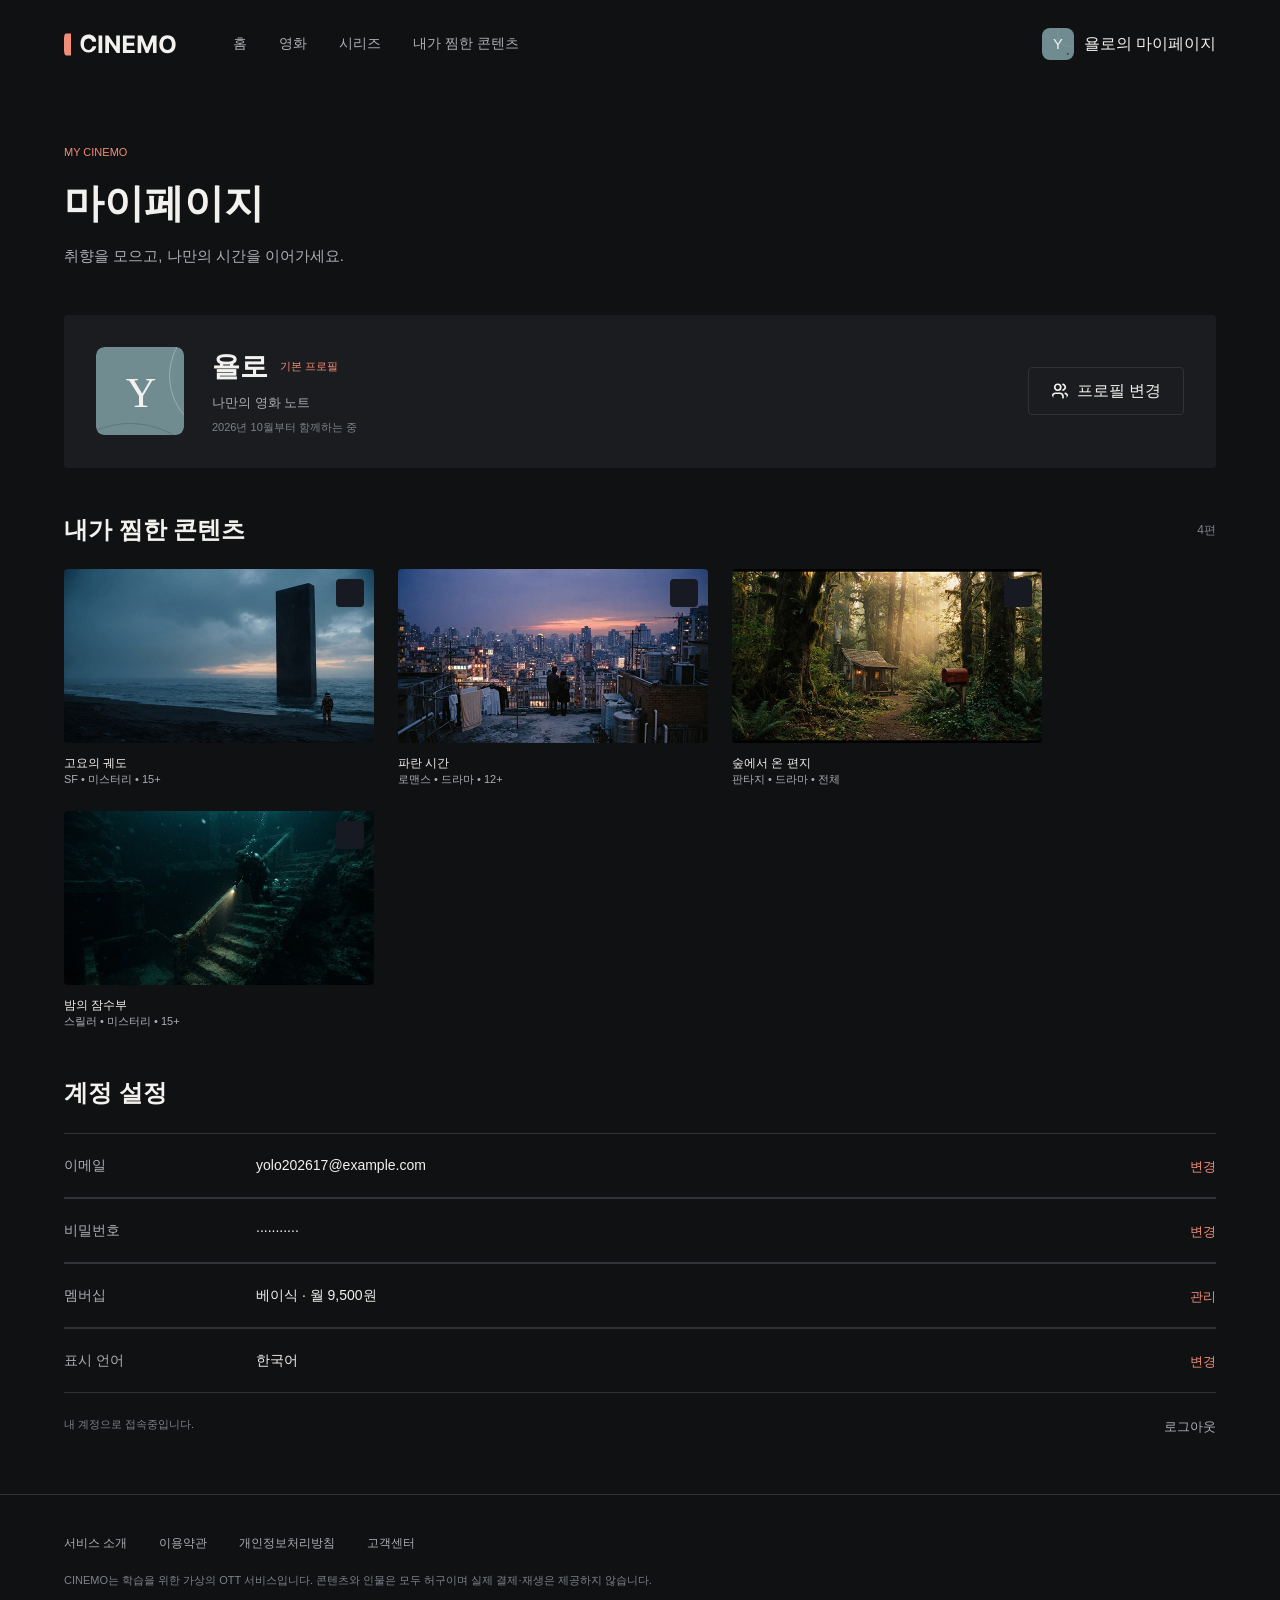
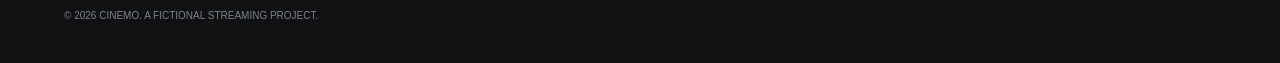
==== commit 959452bf: "수정 6" ====
--- a/mypage.html
+++ b/mypage.html
@@ -96,108 +96,148 @@
           </a>
         </header>
       </div>
-    <main>
-      <div class="mypage-container">
-        <div class="page-introduce">
-          <p>MY CINEMO</p>
-          <h2 class="main-mypage">마이페이지</h2>
-          <p class="main-sub-title">취향을 모으고, 나만의 시간을 이어가세요.</p>
-        </div>
-        <div class="user-profile-container">
-          <article class="mycard-container">
-            <div class="user-profile">
-              <svg
-                width="88px"
-                height="88px"
-                viewBox="0 0 88 88"
-                fill="none"
-                xmlns="http://www.w3.org/2000/svg"
-              >
-                <g clip-path="url(#clip0_2_7958)">
-                  <rect width="88" height="88" rx="8" fill="#718C91" />
-                  <circle
-                    cx="133.76"
-                    cy="28.8801"
-                    r="60.3"
-                    stroke="#F3F1ED"
-                    stroke-opacity="0.313726"
-                  />
-                  <circle
-                    cx="34.2"
-                    cy="163.4"
-                    r="86.9"
-                    stroke="#101113"
-                    stroke-opacity="0.188235"
-                  />
-                  <circle cx="122.74" cy="122.74" r="4.18" fill="#24272D" />
-                </g>
-                <text
-                  x="45"
-                  y="60"
-                  fill="#F3F1ED"
-                  font-size="42.24"
-                  text-anchor="middle"
-                >
-                  Y
-                </text>
-                <defs>
-                  <clipPath id="clip0_2_7958">
-                    <rect width="152" height="152" rx="8" fill="white" />
-                  </clipPath>
-                </defs>
-              </svg>
-              <div class="user-name-introduction">
-                <h2 class="mycard-title">욜로</h2>
-                <p class="introduction">나만의 영화 노트</p>
-                <p class="appendix-desk">2026년 10월부터 함께하는 중</p>
-              </div>
-            </div>
-            <div class="mypage-change-container">
-              <p class="appendix-mobile">2026.10가입</p>
-              <a href="./profile.html" class="user-profile-button">
+      <main>
+        <div class="mypage-container">
+          <div class="page-introduce">
+            <p>MY CINEMO</p>
+            <h2 class="main-mypage">마이페이지</h2>
+            <p class="main-sub-title">
+              취향을 모으고, 나만의 시간을 이어가세요.
+            </p>
+          </div>
+          <div class="user-profile-container">
+            <article class="mycard-container">
+              <div class="user-profile">
                 <svg
-                  width="18"
-                  height="18"
-                  viewBox="0 0 18 18"
+                  width="88px"
+                  height="88px"
+                  viewBox="0 0 88 88"
                   fill="none"
                   xmlns="http://www.w3.org/2000/svg"
                 >
-                  <path
-                    d="M12.0002 15.75V14.25C12.0002 13.4544 11.6841 12.6913 11.1215 12.1287C10.5588 11.5661 9.7957 11.25 8.99999 11.25H4.49963C3.70392 11.25 2.94079 11.5661 2.37814 12.1287C1.81549 12.6913 1.49939 13.4544 1.49939 14.25V15.75M12.0002 2.34595C12.6436 2.51272 13.2134 2.8884 13.6201 3.41399C14.0269 3.93959 14.2476 4.58536 14.2476 5.24995C14.2476 5.91453 14.0269 6.5603 13.6201 7.0859C13.2134 7.6115 12.6436 7.98717 12.0002 8.15395M16.5006 15.7499V14.2499C16.5001 13.5852 16.2788 12.9395 15.8716 12.4141C15.4643 11.8888 14.8941 11.5136 14.2504 11.3474M9.75005 5.25C9.75005 6.90685 8.4068 8.25 6.74981 8.25C5.09282 8.25 3.74957 6.90685 3.74957 5.25C3.74957 3.59315 5.09282 2.25 6.74981 2.25C8.4068 2.25 9.75005 3.59315 9.75005 5.25Z"
-                    stroke-width="1.7"
-                    stroke-linecap="round"
-                    stroke="#F3F1ED"
-                  />
+                  <g clip-path="url(#clip0_2_7958)">
+                    <rect width="88" height="88" rx="8" fill="#718C91" />
+                    <circle
+                      cx="133.76"
+                      cy="28.8801"
+                      r="60.3"
+                      stroke="#F3F1ED"
+                      stroke-opacity="0.313726"
+                    />
+                    <circle
+                      cx="34.2"
+                      cy="163.4"
+                      r="86.9"
+                      stroke="#101113"
+                      stroke-opacity="0.188235"
+                    />
+                    <circle cx="122.74" cy="122.74" r="4.18" fill="#24272D" />
+                  </g>
+                  <text
+                    x="45"
+                    y="60"
+                    fill="#F3F1ED"
+                    font-size="42.24"
+                    text-anchor="middle"
+                  >
+                    Y
+                  </text>
+                  <defs>
+                    <clipPath id="clip0_2_7958">
+                      <rect width="152" height="152" rx="8" fill="white" />
+                    </clipPath>
+                  </defs>
                 </svg>
+                <div class="user-name-introduction">
+                  <h2 class="mycard-title">욜로</h2>
+                  <p class="introduction">나만의 영화 노트</p>
+                  <p class="appendix-desk">2026년 10월부터 함께하는 중</p>
+                </div>
+              </div>
+              <div class="mypage-change-container">
+                <p class="appendix-mobile">2026.10가입</p>
+                <a href="./profile.html" class="user-profile-button">
+                  <svg
+                    width="18"
+                    height="18"
+                    viewBox="0 0 18 18"
+                    fill="none"
+                    xmlns="http://www.w3.org/2000/svg"
+                  >
+                    <path
+                      d="M12.0002 15.75V14.25C12.0002 13.4544 11.6841 12.6913 11.1215 12.1287C10.5588 11.5661 9.7957 11.25 8.99999 11.25H4.49963C3.70392 11.25 2.94079 11.5661 2.37814 12.1287C1.81549 12.6913 1.49939 13.4544 1.49939 14.25V15.75M12.0002 2.34595C12.6436 2.51272 13.2134 2.8884 13.6201 3.41399C14.0269 3.93959 14.2476 4.58536 14.2476 5.24995C14.2476 5.91453 14.0269 6.5603 13.6201 7.0859C13.2134 7.6115 12.6436 7.98717 12.0002 8.15395M16.5006 15.7499V14.2499C16.5001 13.5852 16.2788 12.9395 15.8716 12.4141C15.4643 11.8888 14.8941 11.5136 14.2504 11.3474M9.75005 5.25C9.75005 6.90685 8.4068 8.25 6.74981 8.25C5.09282 8.25 3.74957 6.90685 3.74957 5.25C3.74957 3.59315 5.09282 2.25 6.74981 2.25C8.4068 2.25 9.75005 3.59315 9.75005 5.25Z"
+                      stroke-width="1.7"
+                      stroke-linecap="round"
+                      stroke="#F3F1ED"
+                    />
+                  </svg>
 
-                <p>프로필 변경</p>
-              </a>
+                  <p>프로필 변경</p>
+                </a>
+              </div>
+            </article>
+          </div>
+          <article class="my-favorite-container">
+            <div class="mypage-pick-container">
+              <h3 class="mypage-pick">내가 찜한 콘텐츠</h3>
+              <p>4편</p>
             </div>
-          </article>
-        </div>
-        <article class="my-favorite-container">
-          <div class="mypage-pick-container">
-            <h3 class="mypage-pick">내가 찜한 콘텐츠</h3>
-            <p>4편</p>
-          </div>
-          <div class="mypage-favorite-container">
-            <ul class="favorite-list">
-              <li class="favorite-item">
-                <div>
+            <div class="mypage-favorite-container">
+              <ul class="favorite-list">
+                <li class="favorite-item">
+                  <div>
+                    <a href="#" class="card-container">
+                      <img
+                        src="./asset/Image quiet-orbit.jpg"
+                        width="310"
+                        height="174"
+                        alt="저녁 해변 걷는 중"
+                      />
+                      <div class="checkbox-container">
+                        <input
+                          type="checkbox"
+                          id="check-1"
+                          class="checkbox-input"
+                        />
+                        <label for="check-1">
+                          <svg
+                            width="16"
+                            height="16"
+                            viewBox="0 0 16 16"
+                            fill="none"
+                            xmlns="http://www.w3.org/2000/svg"
+                          >
+                            <path
+                              d="M13.3328 4L6.0002 11.3328L2.6672 7.99971"
+                              stroke-width="1.7"
+                              stroke-linecap="round"
+                              stroke="#F28D77"
+                            />
+                          </svg>
+                        </label>
+                      </div>
+                      <div>
+                        <h4 class="favorite-movie-title">고요의 궤도</h4>
+                        <p class="movie-genre">SF • 미스터리 • 15+</p>
+                      </div>
+                    </a>
+                  </div>
+                </li>
+                <li class="favorite-item">
                   <a href="#" class="card-container">
                     <img
-                      src="./asset/Image quiet-orbit.jpg"
+                      src="./asset/Image blue-hour.jpg"
                       width="310"
                       height="174"
-                      alt="저녁 해변 걷는 중"
+                      alt="도시 야경보는 커플"
                     />
                     <div class="checkbox-container">
                       <input
                         type="checkbox"
-                        id="check-1"
+                        id="check-2"
                         class="checkbox-input"
                       />
-                      <label for="check-1">
+                      <label for="check-2">
                         <svg
                           width="16"
                           height="16"
@@ -214,170 +254,133 @@
                         </svg>
                       </label>
                     </div>
-                    <div>
-                      <h4 class="favorite-movie-title">고요의 궤도</h4>
-                      <p class="movie-genre">SF • 미스터리 • 15+</p>
+                    <h4 class="favorite-movie-title">파란 시간</h4>
+                    <p class="movie-genre">로맨스 • 드라마 • 12+</p>
+                  </a>
+                </li>
+                <li class="favorite-item">
+                  <a href="#" class="card-container">
+                    <img
+                      src="./asset/Image forest-letter.jpg"
+                      width="310"
+                      height="174"
+                      alt="숲속 안의 오두막"
+                    />
+                    <div class="checkbox-container">
+                      <input
+                        type="checkbox"
+                        id="check-3"
+                        class="checkbox-input"
+                      />
+                      <label for="check-3">
+                        <svg
+                          width="16"
+                          height="16"
+                          viewBox="0 0 16 16"
+                          fill="none"
+                          xmlns="http://www.w3.org/2000/svg"
+                        >
+                          <path
+                            d="M13.3328 4L6.0002 11.3328L2.6672 7.99971"
+                            stroke-width="1.7"
+                            stroke-linecap="round"
+                            stroke="#F28D77"
+                          />
+                        </svg>
+                      </label>
                     </div>
                   </a>
+                  <h4 class="favorite-movie-title">숲에서 온 편지</h4>
+                  <p class="movie-genre">판타지 • 드라마 • 전체</p>
+                </li>
+                <li class="favorite-item">
+                  <a href="#" class="card-container">
+                    <img
+                      src="./asset/Image night-diver.jpg"
+                      width="310"
+                      height="174"
+                      alt="바다속 잠수부"
+                    />
+                    <div class="checkbox-container">
+                      <input
+                        type="checkbox"
+                        id="check-4"
+                        class="checkbox-input"
+                      />
+                      <label for="check-4">
+                        <svg
+                          width="16"
+                          height="16"
+                          viewBox="0 0 16 16"
+                          fill="none"
+                          xmlns="http://www.w3.org/2000/svg"
+                        >
+                          <path
+                            d="M13.3328 4L6.0002 11.3328L2.6672 7.99971"
+                            stroke-width="1.7"
+                            stroke-linecap="round"
+                            stroke="#F28D77"
+                          />
+                        </svg>
+                      </label>
+                    </div>
+                  </a>
+                  <h4 class="favorite-movie-title">밤의 잠수부</h4>
+                  <p class="movie-genre">스릴러 • 미스터리 • 15+</p>
+                </li>
+              </ul>
+            </div>
+          </article>
+          <article id="account-container" class="account-set">
+            <h3>계정 설정</h3>
+            <ul class="account-list">
+              <li>
+                <div class="ac-setting">
+                  <div class="ac-setting-info">
+                    <p>이메일</p>
+                    <p>yolo202617@example.com</p>
+                  </div>
+                  <button type="button" class="ac-button">변경</button>
                 </div>
               </li>
-              <li class="favorite-item">
-                <a href="#" class="card-container">
-                  <img
-                    src="./asset/Image blue-hour.jpg"
-                    width="310"
-                    height="174"
-                    alt="도시 야경보는 커플"
-                  />
-                  <div class="checkbox-container">
-                    <input
-                      type="checkbox"
-                      id="check-2"
-                      class="checkbox-input"
-                    />
-                    <label for="check-2">
-                      <svg
-                        width="16"
-                        height="16"
-                        viewBox="0 0 16 16"
-                        fill="none"
-                        xmlns="http://www.w3.org/2000/svg"
-                      >
-                        <path
-                          d="M13.3328 4L6.0002 11.3328L2.6672 7.99971"
-                          stroke-width="1.7"
-                          stroke-linecap="round"
-                          stroke="#F28D77"
-                        />
-                      </svg>
-                    </label>
+              <li>
+                <div class="ac-setting">
+                  <div class="ac-setting-info">
+                    <p>비밀번호</p>
+                    <p>···········</p>
                   </div>
-                  <h4 class="favorite-movie-title">파란 시간</h4>
-                  <p class="movie-genre">로맨스 • 드라마 • 12+</p>
-                </a>
+                  <button type="button" class="ac-button">변경</button>
+                </div>
               </li>
-              <li class="favorite-item">
-                <a href="#" class="card-container">
-                  <img
-                    src="./asset/Image forest-letter.jpg"
-                    width="310"
-                    height="174"
-                    alt="숲속 안의 오두막"
-                  />
-                  <div class="checkbox-container">
-                    <input
-                      type="checkbox"
-                      id="check-3"
-                      class="checkbox-input"
-                    />
-                    <label for="check-3">
-                      <svg
-                        width="16"
-                        height="16"
-                        viewBox="0 0 16 16"
-                        fill="none"
-                        xmlns="http://www.w3.org/2000/svg"
-                      >
-                        <path
-                          d="M13.3328 4L6.0002 11.3328L2.6672 7.99971"
-                          stroke-width="1.7"
-                          stroke-linecap="round"
-                          stroke="#F28D77"
-                        />
-                      </svg>
-                    </label>
+              <li>
+                <div class="ac-setting">
+                  <div class="ac-setting-info">
+                    <p>멤버십</p>
+                    <p>베이식 · 월 9,500원</p>
                   </div>
-                </a>
-                <h4 class="favorite-movie-title">숲에서 온 편지</h4>
-                <p class="movie-genre">판타지 • 드라마 • 전체</p>
+                  <button type="button" class="ac-button">관리</button>
+                </div>
               </li>
-              <li class="favorite-item">
-                <a href="#" class="card-container">
-                  <img
-                    src="./asset/Image night-diver.jpg"
-                    width="310"
-                    height="174"
-                    alt="바다속 잠수부"
-                  />
-                  <div class="checkbox-container">
-                    <input
-                      type="checkbox"
-                      id="check-4"
-                      class="checkbox-input"
-                    />
-                    <label for="check-4">
-                      <svg
-                        width="16"
-                        height="16"
-                        viewBox="0 0 16 16"
-                        fill="none"
-                        xmlns="http://www.w3.org/2000/svg"
-                      >
-                        <path
-                          d="M13.3328 4L6.0002 11.3328L2.6672 7.99971"
-                          stroke-width="1.7"
-                          stroke-linecap="round"
-                          stroke="#F28D77"
-                        />
-                      </svg>
-                    </label>
+              <li>
+                <div class="ac-setting">
+                  <div class="ac-setting-info">
+                    <p>표시 언어</p>
+                    <p>한국어</p>
                   </div>
-                </a>
-                <h4 class="favorite-movie-title">밤의 잠수부</h4>
-                <p class="movie-genre">스릴러 • 미스터리 • 15+</p>
+                  <button type="button" class="ac-button">변경</button>
+                </div>
               </li>
             </ul>
-          </div>
-        </article>
-        <article id="account-container" class="account-set">
-          <h3>계정 설정</h3>
-          <ul class="account-list">
-            <li>
-              <div class="ac-setting">
-                <div class="ac-setting-info">
-                  <p>이메일</p>
-                  <p>yolo202617@example.com</p>
-                </div>
-                <button type="button" class="ac-button">변경</button>
-              </div>
-            </li>
-            <li>
-              <div class="ac-setting">
-                <div class="ac-setting-info">
-                  <p>비밀번호</p>
-                  <p>···········</p>
-                </div>
-                <button type="button" class="ac-button">변경</button>
-              </div>
-            </li>
-            <li>
-              <div class="ac-setting">
-                <div class="ac-setting-info">
-                  <p>멤버십</p>
-                  <p>베이식 · 월 9,500원</p>
-                </div>
-                <button type="button" class="ac-button">관리</button>
-              </div>
-            </li>
-            <li>
-              <div class="ac-setting">
-                <div class="ac-setting-info">
-                  <p>표시 언어</p>
-                  <p>한국어</p>
-                </div>
-                <button type="button" class="ac-button">변경</button>
-              </div>
-            </li>
-          </ul>
-          <div class="now-condition">
-            <p>내 계정으로 접속중입니다.</p>
-            <button type="button" class="logout-button">
-              <span>로그아웃</span>
-            </button>
-          </div>
-        </article>
-      </div>
-    </main>
+            <div class="now-condition">
+              <p>내 계정으로 접속중입니다.</p>
+              <button type="button" class="logout-button">
+                <span>로그아웃</span>
+              </button>
+            </div>
+          </article>
+        </div>
+      </main>
+    </div>
     <footer class="footer-contianer">
       <div class="footer">
         <div class="footer-menu">
--- a/styles/common.css
+++ b/styles/common.css
@@ -27,6 +27,8 @@
   justify-content: center;
   gap: 20px;
   padding: 40px 64px;
+  margin: 0 auto;
+  max-width: 1440px;
 }
 
 .footer-menu {
@@ -58,6 +60,8 @@
 
 .header-container {
   justify-content: space-between;
+  max-width: 1440px;
+  margin: 0 auto;
 }
 
 .site-header {
@@ -79,6 +83,7 @@
   font-weight: 400;
   font-family: "Noto Sans KR", sans-serif;
   line-height: normal;
+  align-items: center;
 }
 
 .utility-container .utility-group .icon:hover {
--- a/styles/mypage.css
+++ b/styles/mypage.css
@@ -1,11 +1,12 @@
 body {
   margin: 0 auto;
+}
+
+main {
+  box-sizing: border-box;
+  padding: 56px 64px 64px;
   max-width: 1440px;
-}
-
-main {
-  box-sizing: border-box;
-  padding: 56px 64px 64px;
+  margin: 0 auto;
 }
 
 .mypage-container {
@@ -93,6 +94,10 @@
   font-family: "Inter", sans-serif;
 }
 
+.mypage-container {
+  margin: 0 auto;
+}
+
 .main-mypage {
   color: #f3f1ed;
   font-size: 40px;
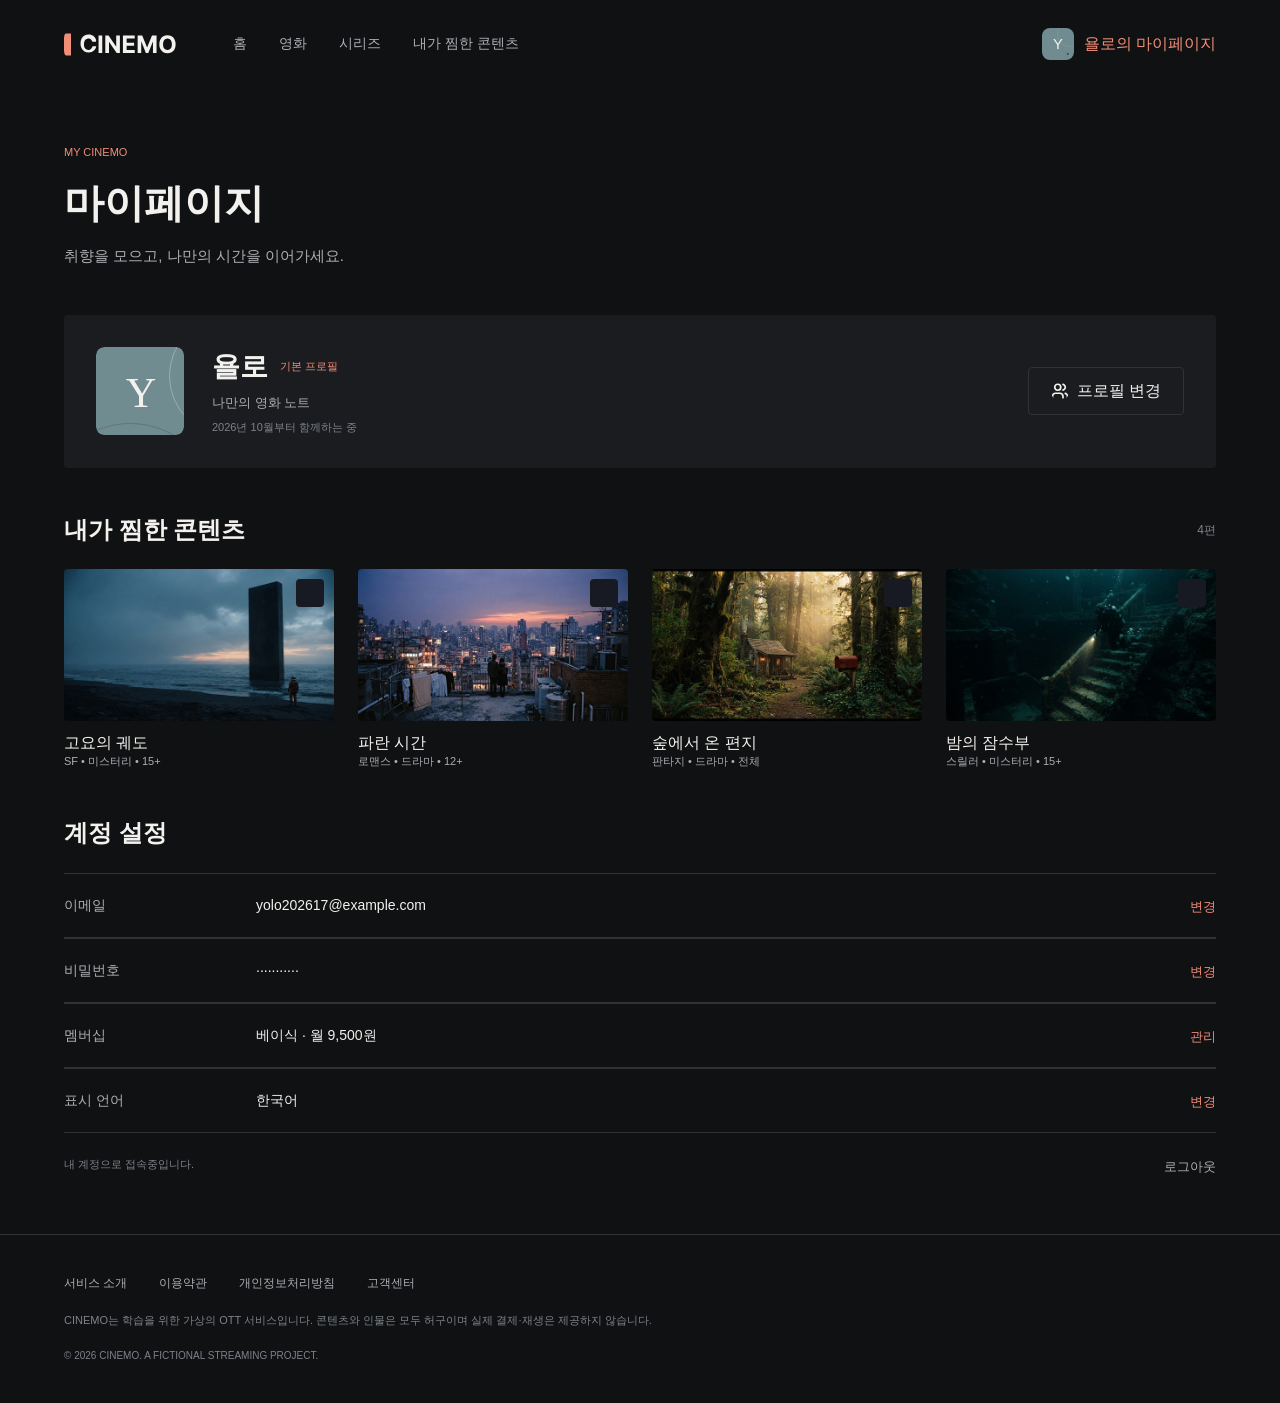
==== commit 5cf40c9f: "수정 8" ====
--- a/mypage.html
+++ b/mypage.html
@@ -171,7 +171,6 @@
                       stroke="#F3F1ED"
                     />
                   </svg>
-
                   <p>프로필 변경</p>
                 </a>
               </div>
@@ -390,8 +389,9 @@
           <a href="#">고객센터</a>
         </div>
         <p class="footer-notice">
-          CINEMO는 학습을 위한 가상의 OTT 서비스입니다. 콘텐츠와 인물은 모두
-          허구이며 실제 결제·재생은 제공하지 않습니다.
+          CINEMO는 학습을 위한 가상의 OTT 서비스입니다.
+          <br class="mobile-br" />콘텐츠와 인물은 모두 허구이며 실제 결제·재생은
+          제공하지 않습니다.
         </p>
         <p class="footer-copyright">
           © 2026 CINEMO. A FICTIONAL STREAMING PROJECT.
--- a/styles/mypage.css
+++ b/styles/mypage.css
@@ -9,6 +9,10 @@
   margin: 0 auto;
 }
 
+.user-name {
+  color: var(--surface);
+}
+
 .mypage-container {
   display: flex;
   flex-direction: column;
@@ -23,6 +27,11 @@
 }
 
 .card-container img {
+  display: block;
+  width: 100%;
+  height: auto;
+  aspect-ratio: 16 / 9;
+  object-fit: cover;
   border-radius: 4px;
   margin-bottom: 12px;
 }
@@ -79,6 +88,7 @@
 .user-profile svg {
   flex-shrink: 0;
 }
+
 .user-name-introduction {
   box-sizing: border-box;
   display: flex;
@@ -198,25 +208,25 @@
 }
 
 .favorite-list {
-  display: flex;
+  display: grid;
+  grid-template-columns: repeat(4, minmax(0, 1fr));
   gap: 24px;
   width: 100%;
   height: auto;
   padding: 0;
   margin: 0;
-  flex-wrap: wrap;
 }
 
 .favorite-item {
   box-sizing: border-box;
-  width: 310px;
+  width: 100%;
   height: auto;
   gap: 12px;
 }
 
 .favorite-movie-title {
   font-family: "Noto Sans KR", sans-serif;
-  font-size: 12px;
+  font-size: 16px;
   font-weight: 500;
   color: var(--text);
   line-height: normal;
@@ -354,6 +364,10 @@
 }
 
 @media (max-width: 768px) {
+  main {
+    padding: 36px 24px 24px;
+  }
+
   .my-favorite-container {
     height: auto;
   }
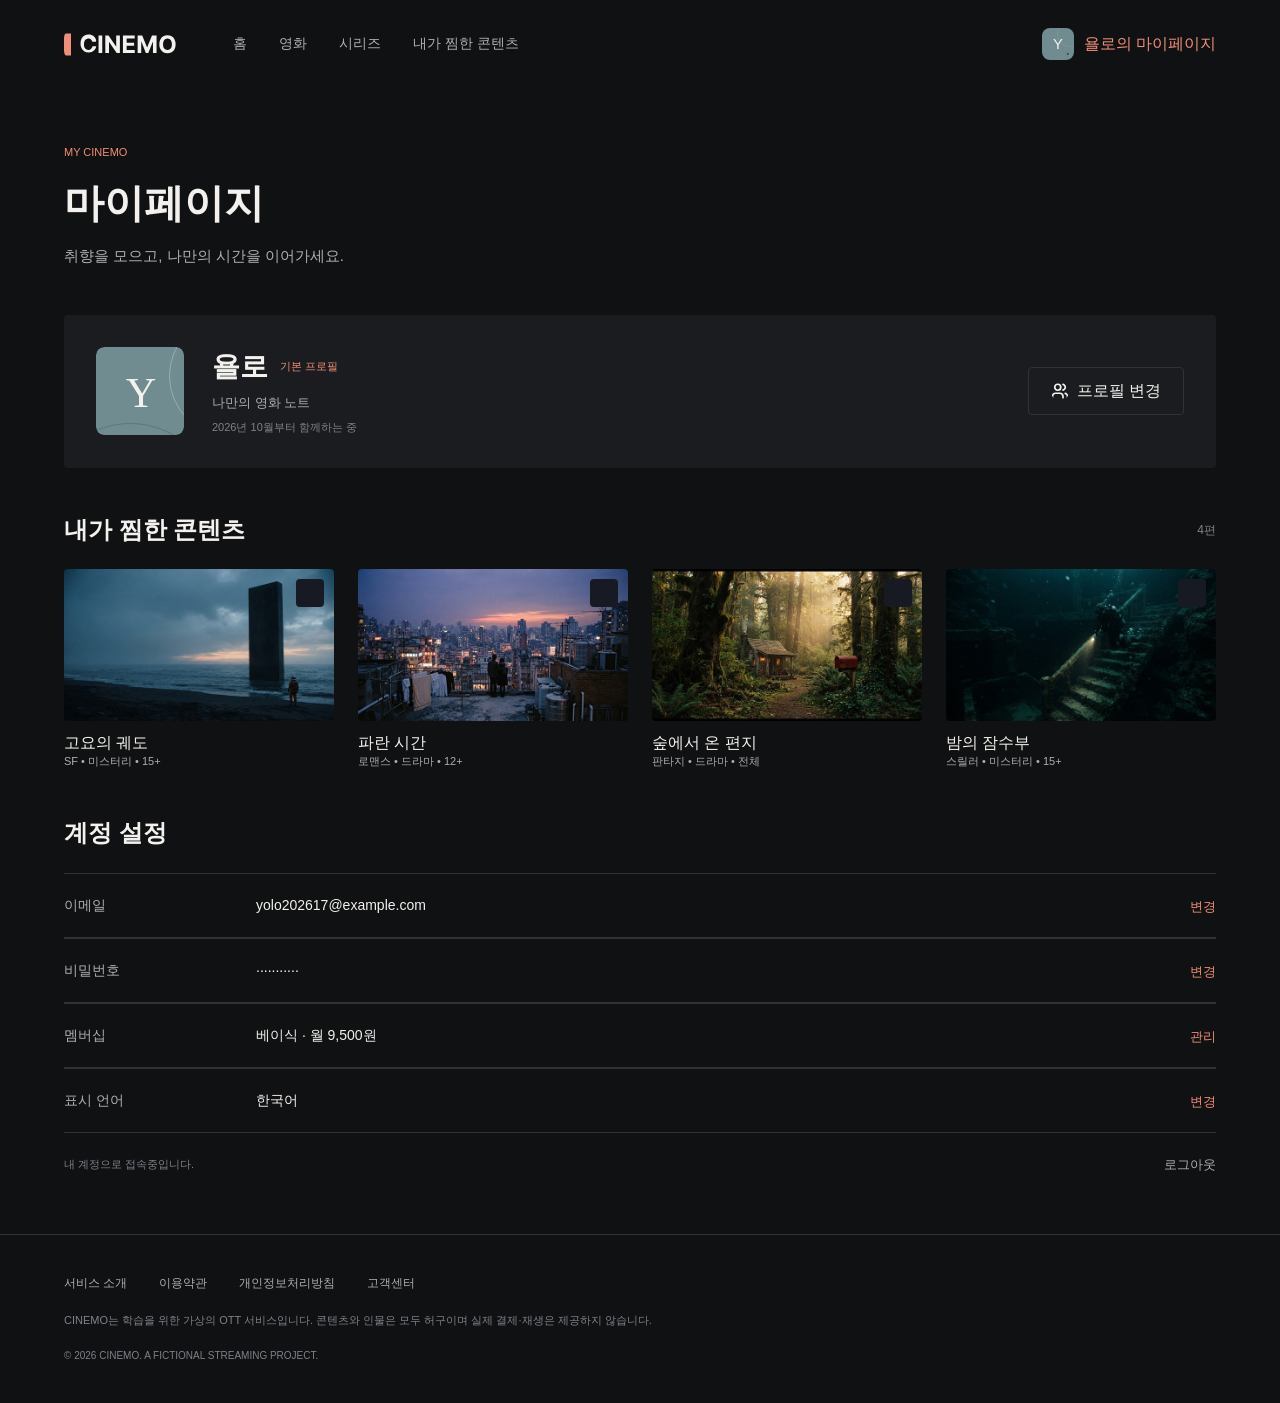
==== commit 5a2ee99b: "수정 9" ====
--- a/mypage.html
+++ b/mypage.html
@@ -9,9 +9,13 @@
     <link rel="stylesheet" href="./styles/mypage.css" />
   </head>
   <body>
+    <!-- ==============================
+         공통 헤더 영역
+    ============================== -->
     <div class="container">
       <div class="header-container">
         <header class="site-header">
+          <!-- CINEMO 로고: 클릭 시 메인 페이지로 이동 -->
           <div class="header-menu">
             <h1>
               <a class="logo" href="./index.html">
@@ -37,6 +41,7 @@
                 </svg>
               </a>
             </h1>
+            <!-- 주요 페이지 이동 메뉴 -->
             <nav class="utility-container">
               <ul class="utility-group">
                 <li class="icon icon-home"><a href="./index.html">홈</a></li>
@@ -48,6 +53,7 @@
               </ul>
             </nav>
           </div>
+          <!-- 사용자 프로필: 클릭 시 마이페이지로 이동 -->
           <a class="header-my-page" href="./mypage.html">
             <svg
               width="32"
@@ -96,8 +102,12 @@
           </a>
         </header>
       </div>
+      <!-- ==============================
+           마이페이지 주요 콘텐츠
+      ============================== -->
       <main>
         <div class="mypage-container">
+          <!-- 마이페이지 제목 및 소개 문구 -->
           <div class="page-introduce">
             <p>MY CINEMO</p>
             <h2 class="main-mypage">마이페이지</h2>
@@ -105,6 +115,7 @@
               취향을 모으고, 나만의 시간을 이어가세요.
             </p>
           </div>
+          <!-- 사용자 프로필 카드 영역 -->
           <div class="user-profile-container">
             <article class="mycard-container">
               <div class="user-profile">
@@ -148,12 +159,14 @@
                     </clipPath>
                   </defs>
                 </svg>
+                <!-- 프로필 이름 및 가입 정보 -->
                 <div class="user-name-introduction">
                   <h2 class="mycard-title">욜로</h2>
                   <p class="introduction">나만의 영화 노트</p>
                   <p class="appendix-desk">2026년 10월부터 함께하는 중</p>
                 </div>
               </div>
+              <!-- 가입 정보 및 프로필 변경 링크 -->
               <div class="mypage-change-container">
                 <p class="appendix-mobile">2026.10가입</p>
                 <a href="./profile.html" class="user-profile-button">
@@ -176,12 +189,14 @@
               </div>
             </article>
           </div>
+          <!-- 찜한 콘텐츠 목록 -->
           <article class="my-favorite-container">
             <div class="mypage-pick-container">
               <h3 class="mypage-pick">내가 찜한 콘텐츠</h3>
               <p>4편</p>
             </div>
             <div class="mypage-favorite-container">
+              <!-- 영화 카드 4개를 보여주는 목록 -->
               <ul class="favorite-list">
                 <li class="favorite-item">
                   <div>
@@ -192,6 +207,7 @@
                         height="174"
                         alt="저녁 해변 걷는 중"
                       />
+                      <!-- 찜한 콘텐츠를 선택하는 체크박스 -->
                       <div class="checkbox-container">
                         <input
                           type="checkbox"
@@ -330,6 +346,7 @@
               </ul>
             </div>
           </article>
+          <!-- 계정 설정: 이메일·비밀번호·멤버십·표시 언어 -->
           <article id="account-container" class="account-set">
             <h3>계정 설정</h3>
             <ul class="account-list">
@@ -370,6 +387,7 @@
                 </div>
               </li>
             </ul>
+            <!-- 접속 상태 및 로그아웃 버튼 -->
             <div class="now-condition">
               <p>내 계정으로 접속중입니다.</p>
               <button type="button" class="logout-button">
@@ -380,6 +398,10 @@
         </div>
       </main>
     </div>
+    <!-- ==============================
+           푸터 영역
+    ============================== -->
+    <!-- 서비스 안내 및 저작권 정보 -->
     <footer class="footer-contianer">
       <div class="footer">
         <div class="footer-menu">
--- a/styles/common.css
+++ b/styles/common.css
@@ -1,3 +1,7 @@
+/* ==============================
+   공통 변수 및 기본 스타일
+============================== */
+/* 공통 컬러 변수 */
 :root {
   --page-bg: #101113;
   --surface: #f28d77;
@@ -9,18 +13,88 @@
   --btn-text: #241512;
 }
 
+/* 페이지 기본 배경색 */
 body {
   background-color: #101113;
 }
 
+/* 공통 제목 스타일 */
 h3 {
   font-size: 24px;
 }
 
-.footer-contianer {
-  border-top: 1px solid #303237;
-}
-
+/* 영문 폰트 */
+.en {
+  font-family: "Inter", sans-serif;
+}
+
+/* ==============================
+    헤더 영역
+============================== */
+/* 헤더 전체 레이아웃 */
+.header-container {
+  justify-content: space-between;
+  max-width: 1440px;
+  margin: 0 auto;
+}
+
+.site-header {
+  display: flex;
+  justify-content: space-between;
+  height: 88px;
+  padding: 0 64px;
+  box-sizing: border-box;
+  width: 100%;
+  align-items: center;
+  gap: 56px;
+}
+
+/* 로고 및 내비게이션 메뉴 */
+.header-menu {
+  gap: 56px;
+  display: flex;
+  font-size: 14px;
+  color: var(--text3);
+  font-weight: 400;
+  font-family: "Noto Sans KR", sans-serif;
+  line-height: normal;
+  align-items: center;
+}
+
+/* 내비게이션 메뉴 목록 */
+.utility-group {
+  display: flex;
+  align-items: center;
+  gap: 32px;
+  flex-shrink: 0;
+}
+
+/* 내비게이션 메뉴 호버 효과 */
+.utility-container .utility-group .icon:hover {
+  color: var(--text);
+  font-weight: 700;
+}
+
+/* 헤더 우측 마이페이지 링크 */
+.header-my-page {
+  color: var(--text);
+  margin-left: auto;
+  display: flex;
+  gap: 10px;
+  font-family: "Noto Sans KR", sans-serif;
+  align-items: center;
+}
+
+/* 헤더 SVG 스타일 */
+svg {
+  border-radius: 8px;
+  flex-shrink: 0;
+}
+
+/* ==============================
+   푸터 영역
+============================== */
+/* 푸터 전체 레이아웃 */
 .footer {
   display: flex;
   flex-direction: column;
@@ -31,6 +105,7 @@
   max-width: 1440px;
 }
 
+/* 푸터 서비스 메뉴 */
 .footer-menu {
   display: flex;
   gap: 32px;
@@ -42,84 +117,36 @@
   color: var(--text3);
 }
 
+/* 서비스 안내 문구 */
 .footer-notice {
   font-size: 11px;
   font-family: "Noto Sans KR", sans-serif;
   color: var(--text2);
 }
 
+/* 모바일 전용 줄바꿈 숨김 */
 .mobile-br {
   display: none;
 }
 
+/* 푸터 하단 구분선 */
+.footer-contianer {
+  border-top: 1px solid #303237;
+}
+
+/* 저작권 안내 문구 */
 .footer-copyright {
   font-size: 10px;
   font-family: "Noto Sans KR", sans-serif;
   color: var(--text2);
 }
 
-.header-container {
-  justify-content: space-between;
-  max-width: 1440px;
-  margin: 0 auto;
-}
-
-.site-header {
-  display: flex;
-  justify-content: space-between;
-  height: 88px;
-  padding: 0 64px;
-  box-sizing: border-box;
-  width: 100%;
-  align-items: center;
-  gap: 56px;
-}
-
-.header-menu {
-  gap: 56px;
-  display: flex;
-  font-size: 14px;
-  color: var(--text3);
-  font-weight: 400;
-  font-family: "Noto Sans KR", sans-serif;
-  line-height: normal;
-  align-items: center;
-}
-
-.utility-container .utility-group .icon:hover {
-  color: var(--text);
-  font-weight: 700;
-}
-
-.utility-group {
-  display: flex;
-  align-items: center;
-  gap: 32px;
-}
-
-.utility-group {
-  flex-shrink: 0;
-}
-
-.header-my-page {
-  color: var(--text);
-  margin-left: auto;
-  display: flex;
-  gap: 10px;
-  font-family: "Noto Sans KR", sans-serif;
-  align-items: center;
-}
-
-svg {
-  border-radius: 8px;
-  flex-shrink: 0;
-}
-
-.en {
-  font-family: "Inter", sans-serif;
-}
+/* ==============================
+   모바일 반응형 (768px 이하)
+============================== */
 
 @media screen and (max-width: 768px) {
+  /* 모바일 헤더 크기 및 여백 */
   .site-header {
     width: 100%;
     height: auto;
@@ -127,15 +154,12 @@
     align-items: flex-start;
   }
 
-  svg {
-    display: inline-block;
-  }
-
   .header-container {
     width: 100%;
     height: auto;
   }
 
+  /* 모바일 로고 및 메뉴 줄바꿈 */
   .header-menu {
     flex-wrap: wrap;
     width: 100%;
@@ -143,6 +167,7 @@
     gap: 24px;
   }
 
+  /* 모바일 내비게이션 영역 */
   .utility-container {
     flex: 0 0 100%;
     width: 100%;
@@ -158,26 +183,37 @@
     font-size: 13px;
   }
 
+  /* 메뉴 항목 크기 유지 */
   .utility-group li {
     flex-shrink: 0;
   }
 
+  /* 메뉴 텍스트 줄바꿈 방지 */
   .utility-group a {
     white-space: nowrap;
   }
 
+  /* 모바일 SVG 표시 */
+  svg {
+    display: inline-block;
+  }
+
+  /* 모바일에서 마이페이지 사용자 이름 숨김 */
   .user-name {
     display: none;
   }
 
+  /* 모바일 푸터 여백 */
   .footer {
     padding: 32px 24px;
   }
 
+  /* 모바일 서비스 안내 문구 줄바꿈 */
   .footer-notice {
     white-space: normal;
   }
 
+  /* 모바일 전용 줄바꿈 표시 */
   .mobile-br {
     display: block;
   }
--- a/styles/mypage.css
+++ b/styles/mypage.css
@@ -1,3 +1,6 @@
+/* ==============================
+   기본 레이아웃
+============================== */
 body {
   margin: 0 auto;
 }
@@ -9,23 +12,214 @@
   margin: 0 auto;
 }
 
+/* 마이페이지 전체 콘텐츠 배치 */
+.mypage-container {
+  display: flex;
+  flex-direction: column;
+  gap: 48px;
+}
+
+.mypage-condition {
+  color: var(--surface);
+}
+
+/* 헤더 내 사용자 이름 색상 */
+
 .user-name {
   color: var(--surface);
 }
 
+/* ==============================
+   마이페이지 제목 및 소개
+============================== */
+/* 페이지 상단 소개 문구 */
+.page-introduce {
+  color: #f28d77;
+  font-size: 11px;
+  font-family: "Inter", sans-serif;
+}
+
+/* 마이페이지 메인 제목 */
+.main-mypage {
+  color: #f3f1ed;
+  font-size: 40px;
+  font-weight: bold;
+  margin: 12px 0;
+}
+
+/* 메인 제목 하단 설명 */
+.main-sub-title {
+  color: #acaeb3;
+  font-size: 15px;
+  font-weight: 300;
+}
+
 .mypage-container {
+  margin: 0 auto;
+}
+
+/* ==============================
+   사용자 프로필 카드
+============================== */
+.mycard-container {
+  display: flex;
+  justify-content: space-between;
+  align-items: center;
+  background-color: #1a1c1f;
+  border-radius: 4px;
+  padding: 32px;
+}
+
+.user-profile {
+  display: flex;
+  height: auto;
+  gap: 28px;
+  align-items: center;
+}
+
+.user-profile svg {
+  flex-shrink: 0;
+}
+
+/* 사용자 이름 및 소개 텍스트 */
+.user-name-introduction {
+  box-sizing: border-box;
   display: flex;
   flex-direction: column;
-  gap: 48px;
-}
-
-.mypage-condition {
+  height: auto;
+  line-height: 1.4;
+  padding: 0;
+  gap: 8px;
+}
+
+/* 사용자 프로필 이름 */
+.mycard-title {
+  display: flex;
+  align-items: center;
+  color: #f3f1ed;
+  font-size: 28px;
+  font-weight: 700;
+  font-family: "Noto Sans KR", sans-serif;
+}
+
+/* 기본 프로필 표시 문구 */
+.mycard-title::after {
+  display: inline-block;
+  vertical-align: middle;
+  margin-left: 12px;
+  font-size: 11px;
+  font-family: "Noto Sans KR", sans-serif;
+  font-weight: 500;
+  line-height: normal;
+  content: "기본 프로필";
   color: var(--surface);
 }
+
+/* 프로필 소개 및 가입 정보 */
+.introduction {
+  color: #acaeb3;
+  font-size: 13px;
+  font-weight: 400;
+  font-family: "Noto Sans KR", sans-serif;
+}
+
+.appendix-desk {
+  color: #7e8289;
+  font-size: 11px;
+  font-weight: 400;
+  font-family: "Noto Sans KR", sans-serif;
+}
+
+/* 모바일 전용 가입 정보 숨김 */
+.appendix-mobile {
+  display: none;
+}
+
+/* 프로필 변경 버튼 */
+.user-profile-button {
+  display: flex;
+  gap: 8px;
+  justify-content: center;
+  align-items: center;
+  width: auto;
+  height: 48px;
+  color: #f3f1ed;
+  border: 1px solid #303237;
+  border-radius: 4px;
+  padding: 11px 22px;
+}
+
+/* 프로필 변경 버튼 이미지 */
+.profile-img {
+  width: 18px;
+  height: 18px;
+  margin-top: 4px;
+}
+
+/* ==============================
+   찜한 콘텐츠 영역
+============================== */
+/* 찜한 콘텐츠 전체 레이아웃 */
+.my-favorite-container {
+  box-sizing: border-box;
+  width: 100%;
+  height: auto;
+  display: flex;
+  flex-direction: column;
+  max-width: 1312px;
+  gap: 24px;
+}
+
+/* 찜한 콘텐츠 제목 및 작품 수 */
+.mypage-pick-container {
+  display: flex;
+  justify-content: space-between;
+  align-items: center;
+  height: 29px;
+}
+.mypage-pick {
+  margin: 0;
+  padding: 0;
+  font-family: "Noto Sans KR", sans-serif;
+  font-size: 24px;
+  font-weight: 700;
+  color: var(--text);
+  line-height: normal;
+}
+
+.mypage-pick-container p {
+  font-family: "Noto Sans KR", sans-serif;
+  font-size: 12px;
+  font-weight: 500;
+  color: var(--text2);
+  line-height: normal;
+}
+
+/* 찜한 콘텐츠 4열 그리드 */
+.favorite-list {
+  display: grid;
+  grid-template-columns: repeat(4, minmax(0, 1fr));
+  gap: 24px;
+  width: 100%;
+  height: auto;
+  padding: 0;
+  margin: 0;
+}
+
+/* 개별 영화 카드 */
+.favorite-item {
+  box-sizing: border-box;
+  width: 100%;
+  height: auto;
+  gap: 12px;
+}
+
+/* 영화 이미지 및 체크박스 기준 영역 */
 .card-container {
   position: relative;
 }
 
+/* 영화 이미지 비율 유지 */
 .card-container img {
   display: block;
   width: 100%;
@@ -35,6 +229,37 @@
   border-radius: 4px;
   margin-bottom: 12px;
 }
+
+/* 영화 제목 */
+.favorite-movie-title {
+  font-family: "Noto Sans KR", sans-serif;
+  font-size: 16px;
+  font-weight: 500;
+  color: var(--text);
+  line-height: normal;
+}
+
+/* 영화 정보 공통 스타일 */
+h4 {
+  font-family: "Noto Sans KR", sans-serif;
+  font-size: 16px;
+  font-weight: 400;
+  color: var(--text);
+  line-height: normal;
+}
+
+h4 + p {
+  font-family: "Noto Sans KR", sans-serif;
+  font-size: 11px;
+  font-weight: 500;
+  color: var(--text3);
+  line-height: normal;
+}
+
+/* ==============================
+   영화 선택 체크박스
+============================== */
+/* 이미지 우측 상단 체크박스 */
 .checkbox-container {
   top: 10px;
   right: 10px;
@@ -45,16 +270,19 @@
   background-color: #171a23;
 }
 
+/* 기본 체크박스 숨김 */
 .checkbox-input {
   opacity: 0;
   width: 28px;
   height: 28px;
 }
 
+/* 체크 시 체크 아이콘 표시 */
 .checkbox-input:checked + label {
   display: block;
 }
 
+/* 체크하지 않은 상태의 아이콘 숨김 */
 .checkbox-input + label {
   display: none;
   width: 16px;
@@ -65,189 +293,15 @@
   transform: translate(-50%, -50%);
 }
 
+/* 체크박스 마우스 커서 */
 .checkbox-container :hover {
   cursor: pointer;
 }
 
-.mycard-container {
-  display: flex;
-  justify-content: space-between;
-  align-items: center;
-  background-color: #1a1c1f;
-  border-radius: 4px;
-  padding: 32px;
-}
-
-.user-profile {
-  display: flex;
-  height: auto;
-  gap: 28px;
-  align-items: center;
-}
-
-.user-profile svg {
-  flex-shrink: 0;
-}
-
-.user-name-introduction {
-  box-sizing: border-box;
-  display: flex;
-  flex-direction: column;
-  height: auto;
-  line-height: 1.4;
-  padding: 0;
-  gap: 8px;
-}
-.page-introduce {
-  color: #f28d77;
-  font-size: 11px;
-  font-family: "Inter", sans-serif;
-}
-
-.mypage-container {
-  margin: 0 auto;
-}
-
-.main-mypage {
-  color: #f3f1ed;
-  font-size: 40px;
-  font-weight: bold;
-  margin: 12px 0;
-}
-
-.main-sub-title {
-  color: #acaeb3;
-  font-size: 15px;
-  font-weight: 300;
-}
-
-.mycard-title {
-  display: flex;
-  align-items: center;
-  color: #f3f1ed;
-  font-size: 28px;
-  font-weight: 700;
-  font-family: "Noto Sans KR", sans-serif;
-}
-
-.introduction {
-  color: #acaeb3;
-  font-size: 13px;
-  font-weight: 400;
-  font-family: "Noto Sans KR", sans-serif;
-}
-
-.appendix-desk {
-  color: #7e8289;
-  font-size: 11px;
-  font-weight: 400;
-  font-family: "Noto Sans KR", sans-serif;
-}
-
-.user-profile-button {
-  display: flex;
-  gap: 8px;
-  justify-content: center;
-  align-items: center;
-  width: auto;
-  height: 48px;
-  color: #f3f1ed;
-  border: 1px solid #303237;
-  border-radius: 4px;
-  padding: 11px 22px;
-}
-
-.profile-img {
-  width: 18px;
-  height: 18px;
-  margin-top: 4px;
-}
-
-.mycard-title::after {
-  display: inline-block;
-  vertical-align: middle;
-  margin-left: 12px;
-  font-size: 11px;
-  font-family: "Noto Sans KR", sans-serif;
-  font-weight: 500;
-  line-height: normal;
-  content: "기본 프로필";
-  color: var(--surface);
-}
-.my-favorite-container {
-  box-sizing: border-box;
-  width: 100%;
-  height: auto;
-  display: flex;
-  flex-direction: column;
-  max-width: 1312px;
-  gap: 24px;
-}
-.mypage-pick-container {
-  display: flex;
-  justify-content: space-between;
-  align-items: center;
-  height: 29px;
-}
-.mypage-pick {
-  margin: 0;
-  padding: 0;
-  font-family: "Noto Sans KR", sans-serif;
-  font-size: 24px;
-  font-weight: 700;
-  color: var(--text);
-  line-height: normal;
-}
-
-.mypage-pick-container p {
-  font-family: "Noto Sans KR", sans-serif;
-  font-size: 12px;
-  font-weight: 500;
-  color: var(--text2);
-  line-height: normal;
-}
-
-.favorite-list {
-  display: grid;
-  grid-template-columns: repeat(4, minmax(0, 1fr));
-  gap: 24px;
-  width: 100%;
-  height: auto;
-  padding: 0;
-  margin: 0;
-}
-
-.favorite-item {
-  box-sizing: border-box;
-  width: 100%;
-  height: auto;
-  gap: 12px;
-}
-
-.favorite-movie-title {
-  font-family: "Noto Sans KR", sans-serif;
-  font-size: 16px;
-  font-weight: 500;
-  color: var(--text);
-  line-height: normal;
-}
-
-h4 {
-  font-family: "Noto Sans KR", sans-serif;
-  font-size: 16px;
-  font-weight: 400;
-  color: var(--text);
-  line-height: normal;
-}
-
-h4 + p {
-  font-family: "Noto Sans KR", sans-serif;
-  font-size: 11px;
-  font-weight: 500;
-  color: var(--text3);
-  line-height: normal;
-}
-
+/* ==============================
+   계정 설정 영역
+============================== */
+/* 계정 설정 전체 레이아웃 */
 #account-container {
   box-sizing: border-box;
   width: 100%;
@@ -259,6 +313,7 @@
   gap: 24px;
 }
 
+/* 계정 설정 제목 */
 .account-set > h3 {
   font-family: "Noto Sans KR", sans-serif;
   font-size: 24px;
@@ -267,11 +322,66 @@
   line-height: normal;
 }
 
-.now-condition {
-  display: flex;
+/* 계정 설정 개별 항목 */
+.account-list > li {
+  grid-column: 1/-1;
+  width: 100%;
+  border-top: 1px solid var(--border);
+  border-bottom: 1px solid var(--border);
+}
+
+/* 계정 정보 및 변경 버튼 정렬 */
+.ac-setting {
+  box-sizing: border-box;
+  width: 100%;
+  height: 65px;
+  margin: 0;
+  padding: 24px 0;
+  gap: 24px;
+  display: flex;
+  align-items: center;
   justify-content: space-between;
 }
 
+/* 계정 정보 텍스트 정렬 */
+.ac-setting-info {
+  display: flex;
+  gap: 12px;
+  min-width: 0;
+}
+
+/* 계정 설정 항목 이름 */
+.ac-setting-info p:first-child {
+  font-size: 14px;
+  font-weight: 500;
+  width: 180px;
+  color: var(--text3);
+  line-height: normal;
+  flex-shrink: 0;
+}
+
+/* 계정 설정 항목 정보 */
+.ac-setting-info p:nth-child(2) {
+  font-size: 14px;
+  font-weight: 500;
+  color: var(--text);
+  line-height: normal;
+}
+
+/* 계정 정보 변경 및 관리 버튼 */
+.ac-button {
+  box-sizing: border-box;
+  width: fit-content;
+  height: 16px;
+  background: none;
+  font-size: 13px;
+  font-weight: 500;
+  line-height: normal;
+  color: var(--surface);
+  flex-shrink: 0;
+}
+
+/* 계정 설정 목록 */
 .account-list {
   display: grid;
   grid-template-columns: 180px 1fr 24px;
@@ -279,67 +389,17 @@
   font-family: "Noto Sans KR", sans-serif;
 }
 
-.account-list > li {
-  grid-column: 1/-1;
-  width: 100%;
-  border-top: 1px solid var(--border);
-  border-bottom: 1px solid var(--border);
-}
-
-.ac-setting {
-  box-sizing: border-box;
-  width: 100%;
-  height: 65px;
-  margin: 0;
-  padding: 24px 0;
-  gap: 24px;
-  display: flex;
-  align-items: center;
-  justify-content: space-between;
-}
-
-.ac-setting-info {
-  display: flex;
-  gap: 12px;
-  min-width: 0;
-}
-
-.ac-setting-info p:first-child {
-  font-size: 14px;
-  font-weight: 500;
-  width: 180px;
-  color: var(--text3);
-  line-height: normal;
-  flex-shrink: 0;
-}
-
-.ac-setting-info p:nth-child(2) {
-  font-size: 14px;
-  font-weight: 500;
-  color: var(--text);
-  line-height: normal;
-}
-
-.ac-button {
-  box-sizing: border-box;
-  width: fit-content;
-  height: 16px;
-  background: none;
-  font-size: 13px;
-  font-weight: 500;
-  line-height: normal;
-  color: var(--surface);
-  flex-shrink: 0;
-}
-
+/* 현재 계정 접속 상태 */
 .now-condition {
   display: flex;
   justify-content: space-between;
   width: 100%;
   height: 16px;
   margin: 0;
-}
-
+  align-items: center;
+}
+
+/* 접속 상태 안내 문구 */
 .now-condition p {
   font-family: "Noto Sans KR", sans-serif;
   font-size: 11px;
@@ -348,6 +408,7 @@
   line-height: normal;
 }
 
+/* 로그아웃 버튼 */
 .logout-button {
   box-sizing: border-box;
   width: auto;
@@ -359,49 +420,16 @@
   color: var(--text3);
 }
 
-.appendix-mobile {
-  display: none;
-}
-
+/* ==============================
+   모바일 반응형 (768px 이하)
+============================== */
 @media (max-width: 768px) {
+  /* 모바일 메인 콘텐츠 여백 */
   main {
     padding: 36px 24px 24px;
   }
 
-  .my-favorite-container {
-    height: auto;
-  }
-  .ac-setting-info {
-    flex-direction: column;
-  }
-  .favorite-list {
-    display: grid;
-    grid-template-columns: repeat(2, 1fr);
-    gap: 16px;
-    width: 100%;
-    height: auto;
-  }
-  .favorite-item {
-    width: 100%;
-    height: auto;
-  }
-  .mypage-favorite-container {
-    height: auto;
-  }
-  .favorite-item img {
-    width: 100%;
-    height: auto;
-    object-fit: cover;
-  }
-  .user-profile-button svg {
-    display: none;
-  }
-  .user-profile-button {
-    padding: 12px 16px;
-    margin-left: auto;
-    height: 40px;
-    font-size: 13px;
-  }
+  /* 모바일 프로필 카드 세로 배치 */
   .mycard-container {
     display: flex;
     flex-direction: column;
@@ -410,39 +438,47 @@
     gap: 24px;
     height: auto;
   }
+
+  /* 모바일 프로필 이미지 및 정보 정렬 */
   .user-profile {
     display: flex;
     align-items: center;
     gap: 20px;
   }
+
+  /* 모바일 프로필 이미지 크기 */
   .user-profile svg {
     width: 64px;
     height: 64px;
     flex-shrink: 0;
   }
+
+  /* 모바일 프로필 정보 간격 */
   .user-name-introduction {
     display: flex;
     flex-direction: column;
     gap: 8px;
   }
+
+  /* 모바일 프로필 이름 크기 */
   .mycard-title {
     font-size: 22px;
   }
+
+  /* PC용 가입 정보 숨김 */
   .appendix-desk {
     display: none;
   }
+
+  /* 모바일용 가입 정보 표시 */
   .appendix-mobile {
     display: block;
     color: var(--text2);
     font-size: 11px;
     font-family: "Noto Sans KR", sans-serif;
   }
-  .mycard-container > a {
-    align-self: flex-end;
-  }
-  .mypage-condition {
-    display: none;
-  }
+
+  /* 모바일 프로필 변경 영역 */
   .mypage-change-container {
     display: flex;
     justify-content: space-between;
@@ -450,4 +486,63 @@
     height: 40px;
     width: 100%;
   }
-}
+
+  /* 프로필 변경 버튼 위치 */
+  .mycard-container > a {
+    align-self: flex-end;
+  }
+
+  /* 프로필 변경 버튼 아이콘 숨김 */
+  .user-profile-button svg {
+    display: none;
+  }
+
+  /* 모바일 프로필 변경 버튼 */
+  .user-profile-button {
+    padding: 12px 16px;
+    margin-left: auto;
+    height: 40px;
+    font-size: 13px;
+  }
+
+  /* 모바일에서 상태 문구 숨김 */
+  .mypage-condition {
+    display: none;
+  }
+
+  /* 찜한 콘텐츠 영역 높이 자동 조절 */
+  .my-favorite-container {
+    height: auto;
+  }
+
+  .mypage-favorite-container {
+    height: auto;
+  }
+
+  /* 모바일 찜한 콘텐츠 2열 그리드 */
+  .favorite-list {
+    display: grid;
+    grid-template-columns: repeat(2, 1fr);
+    gap: 16px;
+    width: 100%;
+    height: auto;
+  }
+
+  /* 모바일 영화 카드 크기 */
+  .favorite-item {
+    width: 100%;
+    height: auto;
+  }
+
+  /* 모바일 영화 이미지 크기 */
+  .favorite-item img {
+    width: 100%;
+    height: auto;
+    object-fit: cover;
+  }
+
+  /* 모바일 계정 정보 세로 배치 */
+  .ac-setting-info {
+    flex-direction: column;
+  }
+}
